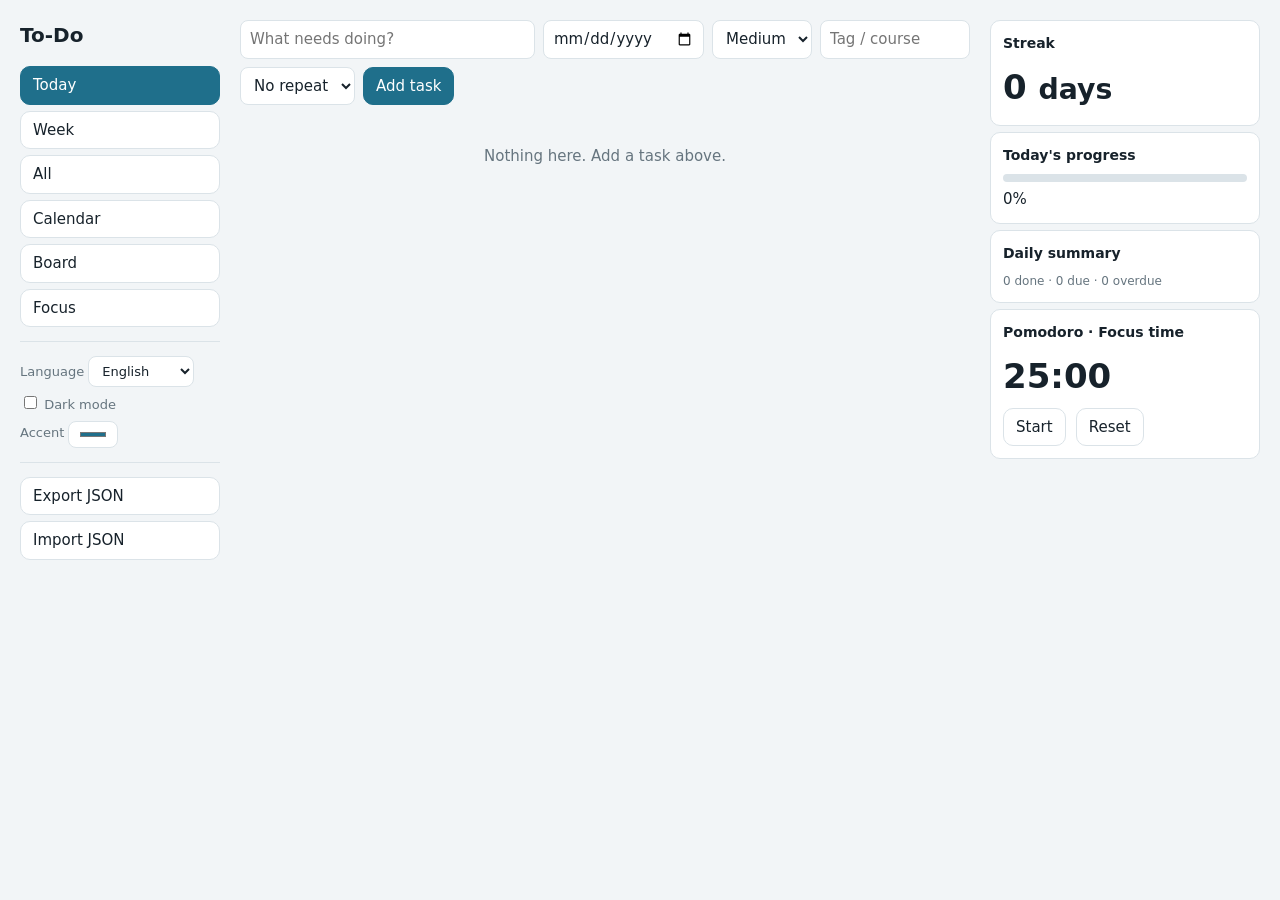
==== static/index.html @ 5980a066 "Initial Commit" ====
<!doctype html>
<html lang="en">
<head>
<meta charset="utf-8">
<meta name="viewport" content="width=device-width, initial-scale=1">
<title>To-Do</title>
<link rel="stylesheet" href="/static/style.css">
</head>
<body>
<div class="app">
  <nav id="nav"></nav>
  <main>
    <form id="add" autocomplete="off"></form>
    <div id="view"></div>
  </main>
  <aside id="side"></aside>
</div>
<div id="toast" role="status"></div>
<script src="/static/app.js"></script>
</body>
</html>
---- static/style.css ----
:root{--bg:#f2f5f7;--panel:#fff;--ink:#17222b;--mute:#66757f;--line:#dbe3e8;--accent:#1f6f8b;--hi:#d6452d;--med:#d9962b;--lo:#4f8f5b;--r:10px}
[data-theme=dark]{--bg:#12181d;--panel:#1b242b;--ink:#e6edf1;--mute:#8a9aa5;--line:#2c3841}
*{box-sizing:border-box}
body{margin:0;background:var(--bg);color:var(--ink);font:15px/1.5 "Segoe UI",system-ui,sans-serif}
.app{display:grid;grid-template-columns:200px minmax(0,1fr) 270px;gap:20px;max-width:1280px;margin:0 auto;padding:20px}
nav,aside{display:flex;flex-direction:column;gap:6px;align-self:start;position:sticky;top:20px}
nav button,.btn{font:inherit;border:1px solid var(--line);background:var(--panel);color:var(--ink);padding:7px 12px;border-radius:var(--r);cursor:pointer;text-align:left}
nav button.on,.btn.primary{background:var(--accent);border-color:var(--accent);color:#fff}
nav h1{font-size:20px;margin:0 0 10px}
nav hr{border:0;border-top:1px solid var(--line);width:100%;margin:8px 0}
nav label{font-size:13px;color:var(--mute)}
input,select,textarea{font:inherit;color:var(--ink);background:var(--panel);border:1px solid var(--line);border-radius:8px;padding:6px 9px;min-width:0}
:focus-visible{outline:2px solid var(--accent);outline-offset:1px}
#add{display:flex;flex-wrap:wrap;gap:8px;margin-bottom:16px}
#add input[name=title]{flex:1 1 220px}
.task{background:var(--panel);border:1px solid var(--line);border-left:4px solid var(--lo);border-radius:var(--r);padding:9px 12px;margin-bottom:8px}
.task.high{border-left-color:var(--hi)}.task.med{border-left-color:var(--med)}
.task.done .ttl{text-decoration:line-through;color:var(--mute)}
.task.drag{opacity:.4}
.row{display:flex;align-items:center;gap:10px}
.ttl{flex:1;cursor:pointer}
.meta{font-size:12px;color:var(--mute);display:flex;gap:10px;flex-wrap:wrap}
.over{color:var(--hi);font-weight:600}
.edit{display:grid;gap:8px;margin-top:10px;padding-top:10px;border-top:1px dashed var(--line)}
.edit .g{display:flex;gap:8px;flex-wrap:wrap}
.board{display:grid;grid-template-columns:repeat(3,1fr);gap:12px}
.col{background:color-mix(in srgb,var(--line) 40%,transparent);border-radius:var(--r);padding:10px;min-height:200px}
.col h3,.card h3{margin:0 0 8px;font-size:14px}
.col.over-col{outline:2px dashed var(--accent)}
.cal{display:grid;grid-template-columns:repeat(7,1fr);gap:4px}
.cal .d{background:var(--panel);border:1px solid var(--line);border-radius:8px;min-height:84px;padding:4px 6px;font-size:12px;cursor:pointer;overflow:hidden}
.cal .d.t{border-color:var(--accent)}.cal .d.x{opacity:.45}
.cal .d span{display:block;white-space:nowrap;overflow:hidden;text-overflow:ellipsis;color:var(--accent)}
.cal .h{font-size:12px;color:var(--mute);text-align:center}
.focus{text-align:center;padding:48px 16px}
.focus .big{font-size:30px;font-weight:600;margin:10px 0 24px}
.card{background:var(--panel);border:1px solid var(--line);border-radius:var(--r);padding:12px}
.bar{height:8px;background:var(--line);border-radius:8px;overflow:hidden;margin:6px 0}
.bar i{display:block;height:100%;background:var(--accent);transition:width .3s}
.pomo{font-size:34px;font-variant-numeric:tabular-nums;font-weight:600}
.empty{color:var(--mute);padding:24px;text-align:center}
#toast{position:fixed;bottom:20px;left:50%;transform:translateX(-50%);background:var(--ink);color:var(--bg);padding:8px 16px;border-radius:20px;opacity:0;transition:opacity .2s;pointer-events:none}
#toast.show{opacity:1}
@media(max-width:900px){.app{grid-template-columns:1fr}nav,aside{position:static}nav{flex-direction:row;flex-wrap:wrap}.board{grid-template-columns:1fr}}
@media(prefers-reduced-motion:reduce){*{transition:none!important}}
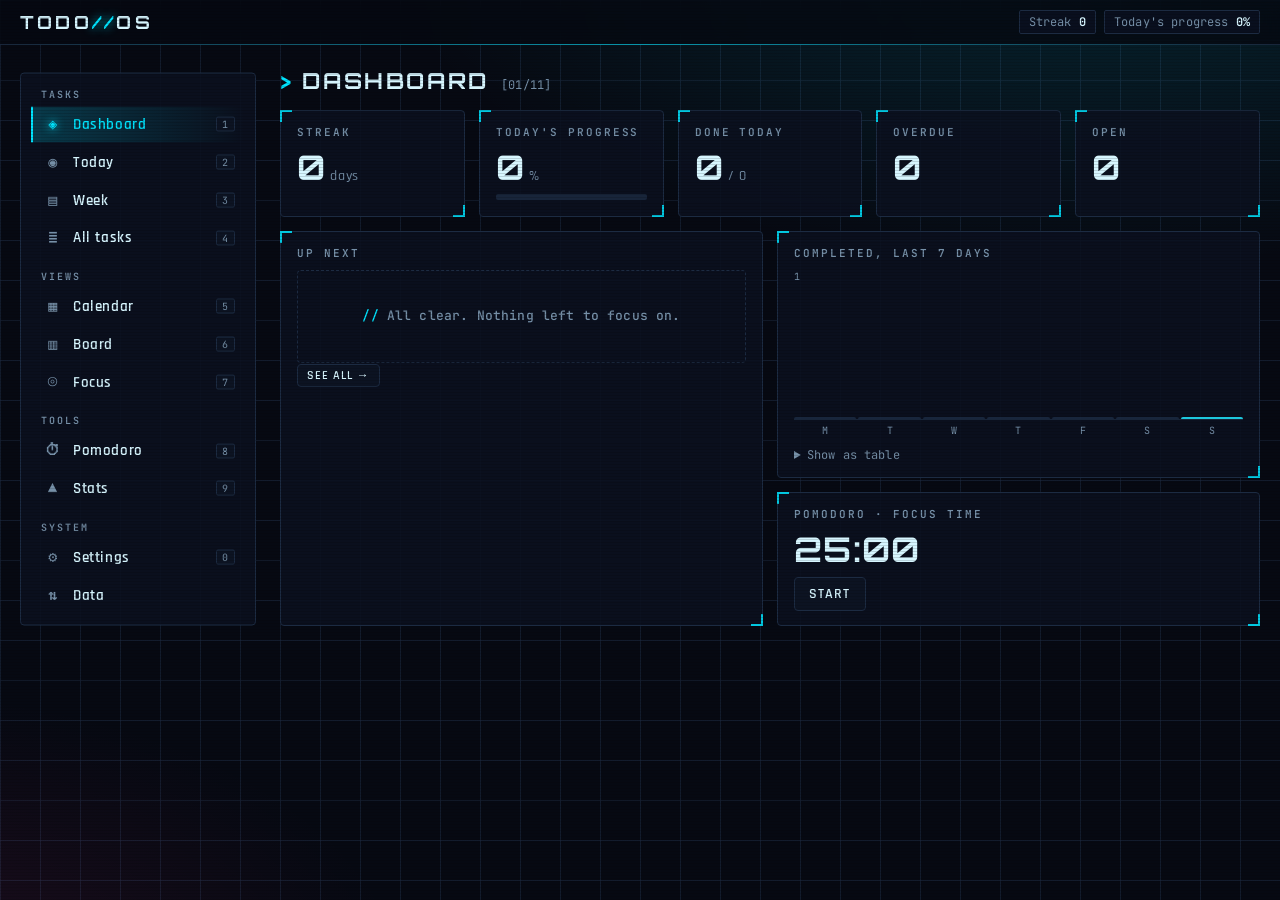
==== commit 87ff01f5: "Redesign UI: menu-driven sections with cyber/tech style Each feature now lives in its own section pi" ====
--- a/static/index.html
+++ b/static/index.html
@@ -3,18 +3,28 @@
 <head>
 <meta charset="utf-8">
 <meta name="viewport" content="width=device-width, initial-scale=1">
+<meta name="theme-color" content="#060912">
 <title>To-Do</title>
+<link rel="preconnect" href="https://fonts.googleapis.com">
+<link rel="preconnect" href="https://fonts.gstatic.com" crossorigin>
+<link rel="stylesheet" href="https://fonts.googleapis.com/css2?family=Orbitron:wght@500;700&family=Rajdhani:wght@500;600;700&family=JetBrains+Mono:wght@400;600&display=swap">
 <link rel="stylesheet" href="/static/style.css">
 </head>
 <body>
+<header class="top">
+  <button id="menuBtn" class="icon-btn" aria-label="Menu" aria-controls="nav" aria-expanded="false">☰</button>
+  <a class="logo" href="#dashboard">TODO<span>//</span>OS</a>
+  <div id="hud"></div>
+</header>
 <div class="app">
-  <nav id="nav"></nav>
+  <nav id="nav" aria-label="Main menu"></nav>
   <main>
+    <div class="head"><h2 id="title"></h2><span id="crumb"></span></div>
     <form id="add" autocomplete="off"></form>
     <div id="view"></div>
   </main>
-  <aside id="side"></aside>
 </div>
+<div id="scrim"></div>
 <div id="toast" role="status"></div>
 <script src="/static/app.js"></script>
 </body>
--- a/static/style.css
+++ b/static/style.css
@@ -1,45 +1,203 @@
-:root{--bg:#f2f5f7;--panel:#fff;--ink:#17222b;--mute:#66757f;--line:#dbe3e8;--accent:#1f6f8b;--hi:#d6452d;--med:#d9962b;--lo:#4f8f5b;--r:10px}
-[data-theme=dark]{--bg:#12181d;--panel:#1b242b;--ink:#e6edf1;--mute:#8a9aa5;--line:#2c3841}
+:root{
+  --bg:#060912;--panel:rgba(11,17,31,.88);--panel2:#0c1322;--ink:#d7f6ff;--mute:#7690a8;--line:#1c2b42;
+  --accent:#00e5ff;--accent-ink:var(--accent);--on-accent:#00121a;
+  --hi:#ff2e88;--med:#ffc23d;--lo:#2dffa0;--r:4px;
+  --glow:0 0 0 1px color-mix(in srgb,var(--accent) 45%,transparent),0 0 18px color-mix(in srgb,var(--accent) 25%,transparent);
+  --mono:"JetBrains Mono",ui-monospace,Consolas,monospace;--disp:"Orbitron","Rajdhani",system-ui,sans-serif;
+  color-scheme:dark;
+}
+[data-theme=light]{
+  --bg:#edf3f8;--panel:rgba(255,255,255,.92);--panel2:#f7fafc;--ink:#0a1828;--mute:#4b6076;--line:#c3d2df;
+  --accent-ink:color-mix(in srgb,var(--accent) 50%,#000);--hi:#cf0d5a;--med:#9a6a00;--lo:#0a8650;
+  --glow:0 0 0 1px color-mix(in srgb,var(--accent) 60%,transparent),0 4px 14px color-mix(in srgb,var(--accent) 20%,transparent);
+  color-scheme:light;
+}
 *{box-sizing:border-box}
-body{margin:0;background:var(--bg);color:var(--ink);font:15px/1.5 "Segoe UI",system-ui,sans-serif}
-.app{display:grid;grid-template-columns:200px minmax(0,1fr) 270px;gap:20px;max-width:1280px;margin:0 auto;padding:20px}
-nav,aside{display:flex;flex-direction:column;gap:6px;align-self:start;position:sticky;top:20px}
-nav button,.btn{font:inherit;border:1px solid var(--line);background:var(--panel);color:var(--ink);padding:7px 12px;border-radius:var(--r);cursor:pointer;text-align:left}
-nav button.on,.btn.primary{background:var(--accent);border-color:var(--accent);color:#fff}
-nav h1{font-size:20px;margin:0 0 10px}
-nav hr{border:0;border-top:1px solid var(--line);width:100%;margin:8px 0}
-nav label{font-size:13px;color:var(--mute)}
-input,select,textarea{font:inherit;color:var(--ink);background:var(--panel);border:1px solid var(--line);border-radius:8px;padding:6px 9px;min-width:0}
-:focus-visible{outline:2px solid var(--accent);outline-offset:1px}
-#add{display:flex;flex-wrap:wrap;gap:8px;margin-bottom:16px}
+html{background:var(--bg)}
+body{margin:0;min-height:100vh;color:var(--ink);font:500 16px/1.45 "Rajdhani","Segoe UI",system-ui,sans-serif;letter-spacing:.01em;
+  background:
+    radial-gradient(1200px 600px at 85% -10%,color-mix(in srgb,var(--accent) 14%,transparent),transparent 60%),
+    radial-gradient(900px 500px at -10% 110%,color-mix(in srgb,var(--hi) 10%,transparent),transparent 60%),
+    linear-gradient(color-mix(in srgb,var(--line) 55%,transparent) 1px,transparent 1px) 0 0/40px 40px,
+    linear-gradient(90deg,color-mix(in srgb,var(--line) 55%,transparent) 1px,transparent 1px) 0 0/40px 40px,
+    var(--bg);
+  background-attachment:fixed}
+body.fx::after{content:"";position:fixed;inset:0;pointer-events:none;z-index:50;
+  background:repeating-linear-gradient(0deg,rgba(0,0,0,.14) 0 1px,transparent 1px 3px);mix-blend-mode:multiply}
+[data-theme=light] body.fx::after{opacity:.35}
+a{color:var(--accent-ink)}
+:focus-visible{outline:2px solid var(--accent);outline-offset:2px}
+
+/* ---- top bar ---- */
+.top{position:sticky;top:0;z-index:30;display:flex;align-items:center;gap:14px;padding:10px 20px;
+  background:color-mix(in srgb,var(--bg) 82%,transparent);backdrop-filter:blur(8px);border-bottom:1px solid var(--line)}
+.top::after{content:"";position:absolute;left:0;right:0;bottom:-1px;height:1px;background:linear-gradient(90deg,transparent,var(--accent),transparent);opacity:.7}
+.logo{font:700 18px var(--disp);letter-spacing:.18em;color:var(--ink);text-decoration:none}
+.logo span{color:var(--accent-ink);text-shadow:0 0 10px var(--accent)}
+#hud{margin-left:auto;display:flex;gap:8px;font:12px var(--mono);flex-wrap:wrap;justify-content:flex-end}
+.chip{border:1px solid var(--line);padding:3px 9px;border-radius:2px;color:var(--mute);background:var(--panel);white-space:nowrap}
+.chip b{color:var(--ink);font-weight:600}
+.chip.live{border-color:var(--accent);color:var(--accent-ink);box-shadow:var(--glow);cursor:pointer}
+.icon-btn{display:none;font:20px/1 var(--mono);background:none;border:1px solid var(--line);color:var(--ink);width:38px;height:38px;cursor:pointer;border-radius:var(--r)}
+
+/* ---- layout ---- */
+.app{display:grid;grid-template-columns:236px minmax(0,1fr);gap:24px;max-width:1280px;margin:0 auto;padding:20px}
+main{min-width:0}
+.head{display:flex;align-items:baseline;gap:12px;margin:2px 0 16px;flex-wrap:wrap}
+.head h2{margin:0;font:700 22px var(--disp);letter-spacing:.12em;text-transform:uppercase}
+.head h2::before{content:"> ";color:var(--accent-ink)}
+#crumb{font:12px var(--mono);color:var(--mute)}
+
+/* ---- menu ---- */
+nav{position:sticky;top:78px;align-self:start;display:flex;flex-direction:column;gap:2px;
+  background:var(--panel);border:1px solid var(--line);padding:12px 10px;border-radius:var(--r)}
+nav .grp{font:600 10px var(--mono);letter-spacing:.2em;text-transform:uppercase;color:var(--mute);padding:12px 10px 4px}
+nav .grp:first-child{padding-top:2px}
+nav button{all:unset;box-sizing:border-box;display:flex;align-items:center;gap:10px;padding:7px 10px;cursor:pointer;
+  border-left:2px solid transparent;color:var(--ink);font-weight:600;font-size:15px;letter-spacing:.04em;border-radius:0 var(--r) var(--r) 0}
+nav button .ic{width:20px;text-align:center;font-family:var(--mono);color:var(--mute)}
+nav button kbd{margin-left:auto;font:10px var(--mono);color:var(--mute);border:1px solid var(--line);padding:0 5px;border-radius:2px}
+nav button .n{font:11px var(--mono);color:var(--accent-ink)}
+nav button:hover{background:color-mix(in srgb,var(--accent) 8%,transparent)}
+nav button.on{border-left-color:var(--accent);background:linear-gradient(90deg,color-mix(in srgb,var(--accent) 20%,transparent),transparent);color:var(--accent-ink)}
+nav button.on .ic{color:var(--accent-ink);text-shadow:0 0 8px var(--accent)}
+nav button:focus-visible{outline:2px solid var(--accent);outline-offset:-2px}
+#scrim{display:none}
+
+/* ---- controls ---- */
+input,select,textarea{font:inherit;color:var(--ink);background:var(--panel2);border:1px solid var(--line);border-radius:var(--r);padding:7px 10px;min-width:0}
+input:focus,select:focus,textarea:focus{border-color:var(--accent);box-shadow:var(--glow);outline:none}
+input[type=date]{font-family:var(--mono);font-size:13px}
+input[type=color]{padding:2px;width:44px;height:34px;cursor:pointer}
+.btn{font:600 14px "Rajdhani",sans-serif;letter-spacing:.08em;text-transform:uppercase;border:1px solid var(--line);background:var(--panel2);
+  color:var(--ink);padding:7px 14px;border-radius:var(--r);cursor:pointer;transition:border-color .15s,box-shadow .15s}
+.btn:hover{border-color:var(--accent);box-shadow:var(--glow)}
+.btn.primary{background:var(--accent);border-color:var(--accent);color:var(--on-accent);
+  clip-path:polygon(8px 0,100% 0,100% calc(100% - 8px),calc(100% - 8px) 100%,0 100%,0 8px)}
+.btn.danger{color:var(--hi);border-color:color-mix(in srgb,var(--hi) 50%,var(--line))}
+.btn.sm{padding:3px 9px;font-size:12px}
+.row{display:flex;align-items:center;gap:10px}
+.wrap{flex-wrap:wrap}
+#add{display:flex;flex-wrap:wrap;gap:8px;margin-bottom:18px;padding:10px;background:var(--panel);border:1px solid var(--line);border-radius:var(--r)}
 #add input[name=title]{flex:1 1 220px}
-.task{background:var(--panel);border:1px solid var(--line);border-left:4px solid var(--lo);border-radius:var(--r);padding:9px 12px;margin-bottom:8px}
+#add[hidden]{display:none}
+.filters{display:flex;flex-wrap:wrap;gap:8px;margin-bottom:14px}
+.filters input[type=search]{flex:1 1 220px}
+
+/* ---- cards / panels ---- */
+.card{position:relative;background:var(--panel);border:1px solid var(--line);border-radius:var(--r);padding:14px 16px}
+.card::before,.card::after{content:"";position:absolute;width:10px;height:10px;border:2px solid var(--accent);pointer-events:none;opacity:.85}
+.card::before{top:-1px;left:-1px;border-right:0;border-bottom:0}
+.card::after{bottom:-1px;right:-1px;border-left:0;border-top:0}
+.card h3{margin:0 0 10px;font:600 11px var(--mono);letter-spacing:.18em;text-transform:uppercase;color:var(--mute)}
+.grid{display:grid;gap:14px}
+.tiles{grid-template-columns:repeat(auto-fit,minmax(160px,1fr))}
+.two{grid-template-columns:repeat(auto-fit,minmax(300px,1fr))}
+.stack>*+*{margin-top:14px}
+.big-num{font:700 34px/1.1 var(--disp);letter-spacing:.04em}
+.big-num small{font:500 14px "Rajdhani",sans-serif;color:var(--mute);margin-left:4px;letter-spacing:.05em}
+.big-num.crit{color:var(--hi)}
+.bar{height:6px;background:color-mix(in srgb,var(--line) 80%,transparent);overflow:hidden;margin:8px 0 2px;border-radius:2px}
+.bar i{display:block;height:100%;background:var(--accent);box-shadow:0 0 10px var(--accent);transition:width .4s}
+
+/* ---- tasks ---- */
+.task{position:relative;background:var(--panel);border:1px solid var(--line);border-left:3px solid var(--lo);border-radius:var(--r);padding:9px 12px;margin-bottom:8px;transition:border-color .15s,box-shadow .15s}
+.task:hover{border-color:color-mix(in srgb,var(--accent) 50%,var(--line))}
 .task.high{border-left-color:var(--hi)}.task.med{border-left-color:var(--med)}
 .task.done .ttl{text-decoration:line-through;color:var(--mute)}
 .task.drag{opacity:.4}
-.row{display:flex;align-items:center;gap:10px}
-.ttl{flex:1;cursor:pointer}
-.meta{font-size:12px;color:var(--mute);display:flex;gap:10px;flex-wrap:wrap}
+.task.opened{box-shadow:var(--glow)}
+.task input[type=checkbox]{appearance:none;width:18px;height:18px;border:1px solid var(--accent);border-radius:2px;background:transparent;cursor:pointer;flex:none;display:grid;place-items:center;padding:0}
+.task input[type=checkbox]:checked{background:var(--accent);box-shadow:0 0 8px var(--accent)}
+.task input[type=checkbox]:checked::after{content:"✓";color:var(--on-accent);font:700 12px var(--mono)}
+.ttl{flex:1;cursor:pointer;font-weight:600;font-size:16px}
+.meta{font:12px var(--mono);color:var(--mute);display:flex;gap:12px;flex-wrap:wrap;margin-top:2px}
+.meta .p-high{color:var(--hi)}.meta .p-med{color:var(--med)}.meta .p-low{color:var(--lo)}
 .over{color:var(--hi);font-weight:600}
 .edit{display:grid;gap:8px;margin-top:10px;padding-top:10px;border-top:1px dashed var(--line)}
 .edit .g{display:flex;gap:8px;flex-wrap:wrap}
+.subs label{display:flex;align-items:center;gap:8px;padding:2px 0}
+.empty{color:var(--mute);padding:36px 16px;text-align:center;font-family:var(--mono);font-size:13px;border:1px dashed var(--line);border-radius:var(--r)}
+.empty::before{content:"// ";color:var(--accent-ink)}
+
+/* ---- board ---- */
 .board{display:grid;grid-template-columns:repeat(3,1fr);gap:12px}
-.col{background:color-mix(in srgb,var(--line) 40%,transparent);border-radius:var(--r);padding:10px;min-height:200px}
-.col h3,.card h3{margin:0 0 8px;font-size:14px}
-.col.over-col{outline:2px dashed var(--accent)}
-.cal{display:grid;grid-template-columns:repeat(7,1fr);gap:4px}
-.cal .d{background:var(--panel);border:1px solid var(--line);border-radius:8px;min-height:84px;padding:4px 6px;font-size:12px;cursor:pointer;overflow:hidden}
-.cal .d.t{border-color:var(--accent)}.cal .d.x{opacity:.45}
-.cal .d span{display:block;white-space:nowrap;overflow:hidden;text-overflow:ellipsis;color:var(--accent)}
-.cal .h{font-size:12px;color:var(--mute);text-align:center}
-.focus{text-align:center;padding:48px 16px}
-.focus .big{font-size:30px;font-weight:600;margin:10px 0 24px}
-.card{background:var(--panel);border:1px solid var(--line);border-radius:var(--r);padding:12px}
-.bar{height:8px;background:var(--line);border-radius:8px;overflow:hidden;margin:6px 0}
-.bar i{display:block;height:100%;background:var(--accent);transition:width .3s}
-.pomo{font-size:34px;font-variant-numeric:tabular-nums;font-weight:600}
-.empty{color:var(--mute);padding:24px;text-align:center}
-#toast{position:fixed;bottom:20px;left:50%;transform:translateX(-50%);background:var(--ink);color:var(--bg);padding:8px 16px;border-radius:20px;opacity:0;transition:opacity .2s;pointer-events:none}
+.col{background:color-mix(in srgb,var(--panel) 60%,transparent);border:1px solid var(--line);border-radius:var(--r);padding:10px;min-height:220px}
+.col h3{margin:0 0 10px;font:600 11px var(--mono);letter-spacing:.18em;text-transform:uppercase;color:var(--mute);display:flex;justify-content:space-between}
+.col.over-col{border-color:var(--accent);box-shadow:var(--glow)}
+
+/* ---- calendar ---- */
+.cal{display:grid;grid-template-columns:repeat(7,minmax(0,1fr));gap:4px;margin-top:12px}
+.cal .d{background:var(--panel);border:1px solid var(--line);border-radius:var(--r);min-height:88px;padding:4px 6px;font-size:13px;cursor:pointer;overflow:hidden}
+.cal .d:hover{border-color:var(--accent)}
+.cal .d b{font:600 12px var(--mono)}
+.cal .d.t{border-color:var(--accent);box-shadow:var(--glow)}.cal .d.t b{color:var(--accent-ink)}
+.cal .d.x{opacity:.4}
+.cal .d span{display:block;white-space:nowrap;overflow:hidden;text-overflow:ellipsis;color:var(--accent-ink)}
+.cal .d span.ok{color:var(--mute);text-decoration:line-through}
+.cal .h{font:11px var(--mono);color:var(--mute);text-align:center;text-transform:uppercase}
+.cal-head strong{flex:1;text-align:center;font:600 15px var(--disp);letter-spacing:.12em;text-transform:uppercase}
+
+/* ---- focus & pomodoro ---- */
+.focus{text-align:center;padding:56px 16px}
+.focus .big{font:700 30px/1.25 var(--disp);letter-spacing:.04em;margin:14px 0 28px}
+.focus .ring{display:inline-block;padding:4px 12px;border:1px solid var(--line);font:12px var(--mono);color:var(--mute)}
+.pomo-face{text-align:center;padding:30px 10px}
+.pomo-time{font:700 clamp(56px,14vw,108px)/1 var(--disp);letter-spacing:.06em;font-variant-numeric:tabular-nums;color:var(--accent-ink);text-shadow:0 0 24px color-mix(in srgb,var(--accent) 60%,transparent)}
+.pomo-mode{font:600 12px var(--mono);letter-spacing:.3em;text-transform:uppercase;color:var(--mute);margin-bottom:12px}
+.pomo-face .bar{max-width:420px;margin:18px auto}
+.pomo-face .row{justify-content:center;margin-top:14px}
+
+/* ---- charts ---- */
+.chart{display:flex;align-items:flex-end;gap:2px;height:150px;padding-top:18px;border-bottom:1px solid var(--line);position:relative}
+.chart .c{flex:1;height:100%;display:flex;align-items:flex-end;position:relative;cursor:default}
+.chart .c i{display:block;width:100%;min-height:2px;background:var(--accent);border-radius:4px 4px 0 0;opacity:.85;transition:opacity .15s}
+.chart .c.zero i{background:var(--line)}
+.chart .c:hover i,.chart .c:focus i{opacity:1;box-shadow:0 0 10px var(--accent)}
+.chart .c .tip{position:absolute;bottom:calc(100% + 4px);left:50%;transform:translateX(-50%);background:var(--panel2);border:1px solid var(--accent);padding:3px 8px;font:11px var(--mono);white-space:nowrap;display:none;z-index:2;color:var(--ink)}
+.chart .c:hover .tip,.chart .c:focus .tip{display:block}
+.chart .c.today i{background:color-mix(in srgb,var(--accent) 100%,#fff 15%)}
+.chart .max{position:absolute;top:0;left:0;font:10px var(--mono);color:var(--mute)}
+.axis{display:flex;gap:2px;margin-top:4px}
+.axis span{flex:1;text-align:center;font:10px var(--mono);color:var(--mute)}
+.hbars{display:grid;grid-template-columns:auto 1fr auto;gap:8px 10px;align-items:center;font-size:15px}
+.hbars .track{height:8px;background:color-mix(in srgb,var(--line) 60%,transparent);border-radius:2px;overflow:hidden}
+.hbars .track i{display:block;height:100%;background:var(--accent);border-radius:0 4px 4px 0}
+.hbars .track i.p-high{background:var(--hi)}.hbars .track i.p-med{background:var(--med)}.hbars .track i.p-low{background:var(--lo)}
+.hbars .v{font:12px var(--mono);color:var(--mute);text-align:right}
+details summary{cursor:pointer;font:12px var(--mono);color:var(--mute);margin-top:10px}
+table{width:100%;border-collapse:collapse;font:12px var(--mono);margin-top:6px}
+td,th{border-bottom:1px solid var(--line);padding:3px 6px;text-align:left}
+
+/* ---- settings ---- */
+.set{display:grid;grid-template-columns:minmax(140px,200px) 1fr;gap:14px 18px;align-items:center}
+.set>label{color:var(--mute);font-weight:600;letter-spacing:.05em}
+.seg{display:inline-flex;justify-self:start;border:1px solid var(--line);border-radius:var(--r);overflow:hidden}
+.seg button{all:unset;padding:6px 14px;cursor:pointer;font-weight:600;letter-spacing:.06em;text-transform:uppercase;font-size:13px}
+.seg button.on{background:var(--accent);color:var(--on-accent)}
+.seg button:focus-visible{outline:2px solid var(--accent);outline-offset:-2px}
+.sw{width:28px;height:28px;border-radius:50%;border:2px solid var(--line);cursor:pointer;padding:0}
+.sw.on{border-color:var(--ink);box-shadow:0 0 0 2px var(--bg),0 0 12px currentColor}
+.keys{display:grid;grid-template-columns:auto 1fr;gap:6px 14px;font-size:15px}
+kbd{font:12px var(--mono);border:1px solid var(--line);border-bottom-width:2px;padding:1px 6px;border-radius:3px;background:var(--panel2)}
+
+#toast{position:fixed;bottom:22px;left:50%;transform:translateX(-50%);background:var(--panel2);color:var(--ink);border:1px solid var(--accent);box-shadow:var(--glow);
+  padding:8px 18px;font:13px var(--mono);opacity:0;transition:opacity .2s;pointer-events:none;z-index:60}
 #toast.show{opacity:1}
-@media(max-width:900px){.app{grid-template-columns:1fr}nav,aside{position:static}nav{flex-direction:row;flex-wrap:wrap}.board{grid-template-columns:1fr}}
+
+@media(max-width:900px){
+  .icon-btn{display:block}
+  .top{padding:10px 16px}
+  .app{grid-template-columns:1fr;padding:16px}
+  nav{position:fixed;top:0;bottom:0;left:0;width:260px;z-index:40;border-radius:0;overflow-y:auto;transform:translateX(-105%);transition:transform .22s;background:var(--panel2)}
+  nav.open{transform:none;box-shadow:0 0 40px rgba(0,0,0,.5)}
+  nav button kbd{display:none}
+  #scrim.on{display:block;position:fixed;inset:0;background:rgba(0,0,0,.45);z-index:35}
+  .board{grid-template-columns:1fr}
+  .cal .d{min-height:56px;font-size:11px}
+  .cal .d span{display:none}.cal .d.has::after{content:"•";color:var(--accent-ink)}
+  .set{grid-template-columns:1fr;gap:6px}
+  .set>label{margin-top:8px}
+  #hud .chip.opt{display:none}
+}
 @media(prefers-reduced-motion:reduce){*{transition:none!important}}
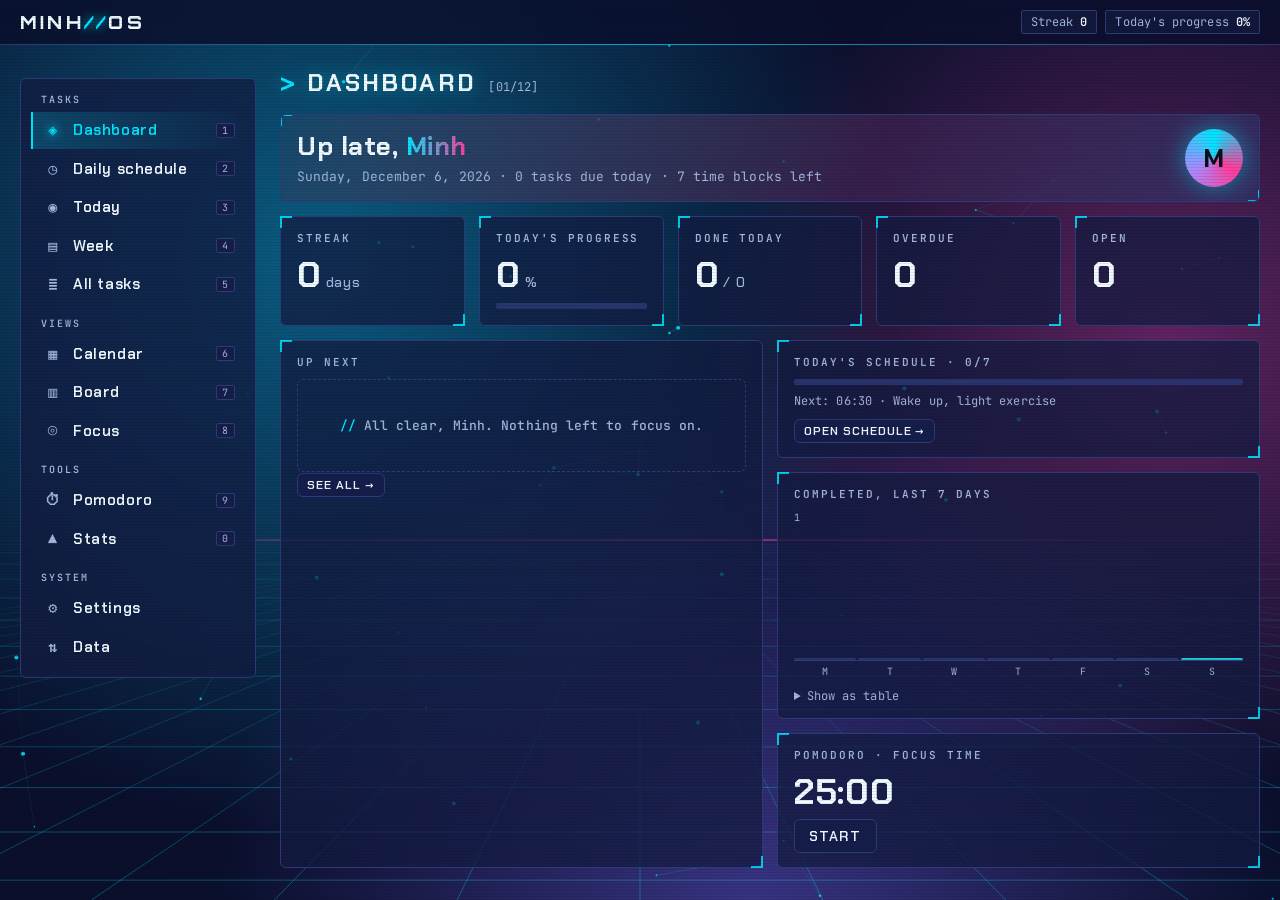
==== commit 7aa81207: "Brighter cyber theme, animated background, daily schedule, interaction effects - Brighter neon palet" ====
--- a/static/index.html
+++ b/static/index.html
@@ -3,17 +3,18 @@
 <head>
 <meta charset="utf-8">
 <meta name="viewport" content="width=device-width, initial-scale=1">
-<meta name="theme-color" content="#060912">
-<title>To-Do</title>
+<meta name="theme-color" content="#0a0f2c">
+<title>MINH//OS</title>
 <link rel="preconnect" href="https://fonts.googleapis.com">
 <link rel="preconnect" href="https://fonts.gstatic.com" crossorigin>
-<link rel="stylesheet" href="https://fonts.googleapis.com/css2?family=Orbitron:wght@500;700&family=Rajdhani:wght@500;600;700&family=JetBrains+Mono:wght@400;600&display=swap">
+<link rel="stylesheet" href="https://fonts.googleapis.com/css2?family=Orbitron:wght@600;800&family=Chakra+Petch:wght@500;600;700&family=JetBrains+Mono:wght@400;600&display=swap">
 <link rel="stylesheet" href="/static/style.css">
 </head>
 <body>
+<canvas id="bg" aria-hidden="true"></canvas>
 <header class="top">
   <button id="menuBtn" class="icon-btn" aria-label="Menu" aria-controls="nav" aria-expanded="false">☰</button>
-  <a class="logo" href="#dashboard">TODO<span>//</span>OS</a>
+  <a class="logo" href="#dashboard">MINH<span>//</span>OS</a>
   <div id="hud"></div>
 </header>
 <div class="app">
@@ -26,6 +27,7 @@
 </div>
 <div id="scrim"></div>
 <div id="toast" role="status"></div>
+<div id="fx" aria-hidden="true"></div>
 <script src="/static/app.js"></script>
 </body>
 </html>
--- a/static/style.css
+++ b/static/style.css
@@ -1,30 +1,25 @@
 :root{
-  --bg:#060912;--panel:rgba(11,17,31,.88);--panel2:#0c1322;--ink:#d7f6ff;--mute:#7690a8;--line:#1c2b42;
+  --bg:#0a0f2c;--panel:rgba(20,27,66,.74);--panel2:#151d4a;--ink:#f1fbff;--mute:#a3b6dc;--line:#2d3b78;
   --accent:#00e5ff;--accent-ink:var(--accent);--on-accent:#00121a;
-  --hi:#ff2e88;--med:#ffc23d;--lo:#2dffa0;--r:4px;
-  --glow:0 0 0 1px color-mix(in srgb,var(--accent) 45%,transparent),0 0 18px color-mix(in srgb,var(--accent) 25%,transparent);
-  --mono:"JetBrains Mono",ui-monospace,Consolas,monospace;--disp:"Orbitron","Rajdhani",system-ui,sans-serif;
+  --hi:#ff3d9a;--med:#ffd24a;--lo:#3dffb0;--vio:#a98bff;--r:6px;
+  --glow:0 0 0 1px color-mix(in srgb,var(--accent) 55%,transparent),0 0 24px color-mix(in srgb,var(--accent) 35%,transparent);
+  --mono:"JetBrains Mono",ui-monospace,Consolas,monospace;--disp:"Orbitron","Chakra Petch",system-ui,sans-serif;
+  --sans:"Chakra Petch","Segoe UI",system-ui,sans-serif;--ease:cubic-bezier(.2,.8,.2,1);
   color-scheme:dark;
 }
 [data-theme=light]{
-  --bg:#edf3f8;--panel:rgba(255,255,255,.92);--panel2:#f7fafc;--ink:#0a1828;--mute:#4b6076;--line:#c3d2df;
-  --accent-ink:color-mix(in srgb,var(--accent) 50%,#000);--hi:#cf0d5a;--med:#9a6a00;--lo:#0a8650;
-  --glow:0 0 0 1px color-mix(in srgb,var(--accent) 60%,transparent),0 4px 14px color-mix(in srgb,var(--accent) 20%,transparent);
+  --bg:#eef3ff;--panel:rgba(255,255,255,.8);--panel2:#f8faff;--ink:#0b1633;--mute:#4a5d82;--line:#c6d2ee;
+  --accent-ink:color-mix(in srgb,var(--accent) 50%,#000);--hi:#d0216f;--med:#9a6a00;--lo:#0a8650;--vio:#6a46e8;
+  --glow:0 0 0 1px color-mix(in srgb,var(--accent) 60%,transparent),0 6px 20px color-mix(in srgb,var(--accent) 25%,transparent);
   color-scheme:light;
 }
 *{box-sizing:border-box}
 html{background:var(--bg)}
-body{margin:0;min-height:100vh;color:var(--ink);font:500 16px/1.45 "Rajdhani","Segoe UI",system-ui,sans-serif;letter-spacing:.01em;
-  background:
-    radial-gradient(1200px 600px at 85% -10%,color-mix(in srgb,var(--accent) 14%,transparent),transparent 60%),
-    radial-gradient(900px 500px at -10% 110%,color-mix(in srgb,var(--hi) 10%,transparent),transparent 60%),
-    linear-gradient(color-mix(in srgb,var(--line) 55%,transparent) 1px,transparent 1px) 0 0/40px 40px,
-    linear-gradient(90deg,color-mix(in srgb,var(--line) 55%,transparent) 1px,transparent 1px) 0 0/40px 40px,
-    var(--bg);
-  background-attachment:fixed}
+body{margin:0;min-height:100vh;color:var(--ink);font:500 16px/1.5 var(--sans);letter-spacing:.005em;background:transparent}
+#bg{position:fixed;inset:0;width:100vw;height:100vh;z-index:-1;display:block;pointer-events:none}
 body.fx::after{content:"";position:fixed;inset:0;pointer-events:none;z-index:50;
-  background:repeating-linear-gradient(0deg,rgba(0,0,0,.14) 0 1px,transparent 1px 3px);mix-blend-mode:multiply}
-[data-theme=light] body.fx::after{opacity:.35}
+  background:repeating-linear-gradient(0deg,rgba(0,0,0,.09) 0 1px,transparent 1px 3px);mix-blend-mode:multiply}
+[data-theme=light] body.fx::after{opacity:.3}
 a{color:var(--accent-ink)}
 :focus-visible{outline:2px solid var(--accent);outline-offset:2px}
 
@@ -32,8 +27,9 @@
 .top{position:sticky;top:0;z-index:30;display:flex;align-items:center;gap:14px;padding:10px 20px;
   background:color-mix(in srgb,var(--bg) 82%,transparent);backdrop-filter:blur(8px);border-bottom:1px solid var(--line)}
 .top::after{content:"";position:absolute;left:0;right:0;bottom:-1px;height:1px;background:linear-gradient(90deg,transparent,var(--accent),transparent);opacity:.7}
-.logo{font:700 18px var(--disp);letter-spacing:.18em;color:var(--ink);text-decoration:none}
-.logo span{color:var(--accent-ink);text-shadow:0 0 10px var(--accent)}
+.logo{font:800 18px var(--disp);letter-spacing:.18em;color:var(--ink);text-decoration:none;transition:text-shadow .3s}
+.logo:hover{text-shadow:0 0 14px var(--accent)}
+.logo span{color:var(--accent-ink);text-shadow:0 0 10px var(--accent);display:inline-block;animation:flick 4s infinite}
 #hud{margin-left:auto;display:flex;gap:8px;font:12px var(--mono);flex-wrap:wrap;justify-content:flex-end}
 .chip{border:1px solid var(--line);padding:3px 9px;border-radius:2px;color:var(--mute);background:var(--panel);white-space:nowrap}
 .chip b{color:var(--ink);font-weight:600}
@@ -44,21 +40,23 @@
 .app{display:grid;grid-template-columns:236px minmax(0,1fr);gap:24px;max-width:1280px;margin:0 auto;padding:20px}
 main{min-width:0}
 .head{display:flex;align-items:baseline;gap:12px;margin:2px 0 16px;flex-wrap:wrap}
-.head h2{margin:0;font:700 22px var(--disp);letter-spacing:.12em;text-transform:uppercase}
+.head h2{margin:0;font:700 24px var(--sans);letter-spacing:.1em;text-transform:uppercase;text-shadow:0 0 18px color-mix(in srgb,var(--accent) 45%,transparent)}
 .head h2::before{content:"> ";color:var(--accent-ink)}
 #crumb{font:12px var(--mono);color:var(--mute)}
 
 /* ---- menu ---- */
-nav{position:sticky;top:78px;align-self:start;display:flex;flex-direction:column;gap:2px;
+nav{position:sticky;top:78px;align-self:start;display:flex;flex-direction:column;gap:2px;backdrop-filter:blur(10px);
   background:var(--panel);border:1px solid var(--line);padding:12px 10px;border-radius:var(--r)}
 nav .grp{font:600 10px var(--mono);letter-spacing:.2em;text-transform:uppercase;color:var(--mute);padding:12px 10px 4px}
 nav .grp:first-child{padding-top:2px}
-nav button{all:unset;box-sizing:border-box;display:flex;align-items:center;gap:10px;padding:7px 10px;cursor:pointer;
+nav button{all:unset;box-sizing:border-box;position:relative;display:flex;align-items:center;gap:10px;padding:7px 10px;cursor:pointer;transition:background .2s,padding .2s var(--ease),color .2s;
   border-left:2px solid transparent;color:var(--ink);font-weight:600;font-size:15px;letter-spacing:.04em;border-radius:0 var(--r) var(--r) 0}
 nav button .ic{width:20px;text-align:center;font-family:var(--mono);color:var(--mute)}
 nav button kbd{margin-left:auto;font:10px var(--mono);color:var(--mute);border:1px solid var(--line);padding:0 5px;border-radius:2px}
 nav button .n{font:11px var(--mono);color:var(--accent-ink)}
-nav button:hover{background:color-mix(in srgb,var(--accent) 8%,transparent)}
+nav button:hover{background:color-mix(in srgb,var(--accent) 12%,transparent);padding-left:15px}
+nav button:hover .ic{color:var(--accent-ink)}
+nav button.just{animation:navIn .45s var(--ease)}
 nav button.on{border-left-color:var(--accent);background:linear-gradient(90deg,color-mix(in srgb,var(--accent) 20%,transparent),transparent);color:var(--accent-ink)}
 nav button.on .ic{color:var(--accent-ink);text-shadow:0 0 8px var(--accent)}
 nav button:focus-visible{outline:2px solid var(--accent);outline-offset:-2px}
@@ -69,23 +67,27 @@
 input:focus,select:focus,textarea:focus{border-color:var(--accent);box-shadow:var(--glow);outline:none}
 input[type=date]{font-family:var(--mono);font-size:13px}
 input[type=color]{padding:2px;width:44px;height:34px;cursor:pointer}
-.btn{font:600 14px "Rajdhani",sans-serif;letter-spacing:.08em;text-transform:uppercase;border:1px solid var(--line);background:var(--panel2);
-  color:var(--ink);padding:7px 14px;border-radius:var(--r);cursor:pointer;transition:border-color .15s,box-shadow .15s}
-.btn:hover{border-color:var(--accent);box-shadow:var(--glow)}
-.btn.primary{background:var(--accent);border-color:var(--accent);color:var(--on-accent);
+.btn{font:600 14px var(--sans);letter-spacing:.08em;text-transform:uppercase;border:1px solid var(--line);background:var(--panel2);
+  color:var(--ink);padding:7px 14px;border-radius:var(--r);cursor:pointer;transition:border-color .15s,box-shadow .2s,transform .15s var(--ease)}
+.btn:hover{border-color:var(--accent);box-shadow:var(--glow);transform:translateY(-1px)}
+.btn:active{transform:translateY(1px) scale(.97)}
+.btn.primary{background:linear-gradient(110deg,var(--accent) 40%,color-mix(in srgb,var(--accent) 45%,#fff) 50%,var(--accent) 60%) 100% 0/250% 100%;border-color:var(--accent);color:var(--on-accent);
   clip-path:polygon(8px 0,100% 0,100% calc(100% - 8px),calc(100% - 8px) 100%,0 100%,0 8px)}
 .btn.danger{color:var(--hi);border-color:color-mix(in srgb,var(--hi) 50%,var(--line))}
 .btn.sm{padding:3px 9px;font-size:12px}
 .row{display:flex;align-items:center;gap:10px}
 .wrap{flex-wrap:wrap}
-#add{display:flex;flex-wrap:wrap;gap:8px;margin-bottom:18px;padding:10px;background:var(--panel);border:1px solid var(--line);border-radius:var(--r)}
+.btn.primary:hover{animation:shimmer .9s linear}
+#add{display:flex;flex-wrap:wrap;gap:8px;margin-bottom:18px;padding:10px;background:var(--panel);backdrop-filter:blur(8px);border:1px solid var(--line);border-radius:var(--r)}
 #add input[name=title]{flex:1 1 220px}
 #add[hidden]{display:none}
 .filters{display:flex;flex-wrap:wrap;gap:8px;margin-bottom:14px}
 .filters input[type=search]{flex:1 1 220px}
 
 /* ---- cards / panels ---- */
-.card{position:relative;background:var(--panel);border:1px solid var(--line);border-radius:var(--r);padding:14px 16px}
+.card{position:relative;background:radial-gradient(260px circle at var(--mx,-999px) var(--my,-999px),color-mix(in srgb,var(--accent) 14%,transparent),transparent 70%),var(--panel);
+  border:1px solid var(--line);border-radius:var(--r);padding:14px 16px;transition:transform .25s var(--ease),box-shadow .25s,border-color .25s}
+.tiles .card:hover,.card.hero:hover{transform:translateY(-3px);box-shadow:var(--glow);border-color:color-mix(in srgb,var(--accent) 60%,var(--line))}
 .card::before,.card::after{content:"";position:absolute;width:10px;height:10px;border:2px solid var(--accent);pointer-events:none;opacity:.85}
 .card::before{top:-1px;left:-1px;border-right:0;border-bottom:0}
 .card::after{bottom:-1px;right:-1px;border-left:0;border-top:0}
@@ -94,22 +96,28 @@
 .tiles{grid-template-columns:repeat(auto-fit,minmax(160px,1fr))}
 .two{grid-template-columns:repeat(auto-fit,minmax(300px,1fr))}
 .stack>*+*{margin-top:14px}
-.big-num{font:700 34px/1.1 var(--disp);letter-spacing:.04em}
-.big-num small{font:500 14px "Rajdhani",sans-serif;color:var(--mute);margin-left:4px;letter-spacing:.05em}
+.big-num{font:700 36px/1.1 var(--sans);letter-spacing:.02em;font-variant-numeric:tabular-nums}
+.big-num small{font:500 14px var(--sans);color:var(--mute);margin-left:4px;letter-spacing:.05em}
 .big-num.crit{color:var(--hi)}
 .bar{height:6px;background:color-mix(in srgb,var(--line) 80%,transparent);overflow:hidden;margin:8px 0 2px;border-radius:2px}
-.bar i{display:block;height:100%;background:var(--accent);box-shadow:0 0 10px var(--accent);transition:width .4s}
+.bar i{display:block;height:100%;background:linear-gradient(90deg,var(--accent),color-mix(in srgb,var(--accent) 40%,var(--hi)));box-shadow:0 0 12px var(--accent);transition:width .6s var(--ease)}
+main.enter .bar i{animation:grow .9s var(--ease) backwards}
 
 /* ---- tasks ---- */
-.task{position:relative;background:var(--panel);border:1px solid var(--line);border-left:3px solid var(--lo);border-radius:var(--r);padding:9px 12px;margin-bottom:8px;transition:border-color .15s,box-shadow .15s}
-.task:hover{border-color:color-mix(in srgb,var(--accent) 50%,var(--line))}
+.task{position:relative;background:radial-gradient(220px circle at var(--mx,-999px) var(--my,-999px),color-mix(in srgb,var(--accent) 12%,transparent),transparent 70%),var(--panel);border:1px solid var(--line);border-left:3px solid var(--lo);border-radius:var(--r);padding:9px 12px;margin-bottom:8px;transition:border-color .15s,box-shadow .2s,transform .2s var(--ease)}
+.task:hover{border-color:color-mix(in srgb,var(--accent) 50%,var(--line));transform:translateX(3px)}
+.task.completing{animation:complete .42s var(--ease) forwards;pointer-events:none}
+.task.just{animation:flash .7s var(--ease)}
 .task.high{border-left-color:var(--hi)}.task.med{border-left-color:var(--med)}
 .task.done .ttl{text-decoration:line-through;color:var(--mute)}
 .task.drag{opacity:.4}
 .task.opened{box-shadow:var(--glow)}
-.task input[type=checkbox]{appearance:none;width:18px;height:18px;border:1px solid var(--accent);border-radius:2px;background:transparent;cursor:pointer;flex:none;display:grid;place-items:center;padding:0}
-.task input[type=checkbox]:checked{background:var(--accent);box-shadow:0 0 8px var(--accent)}
-.task input[type=checkbox]:checked::after{content:"✓";color:var(--on-accent);font:700 12px var(--mono)}
+:is(.task,.blk) input[type=checkbox]{appearance:none;width:20px;height:20px;border:1.5px solid var(--accent);border-radius:4px;background:transparent;cursor:pointer;flex:none;display:grid;place-items:center;padding:0;margin:0;transition:transform .15s var(--ease),box-shadow .2s}
+:is(.task,.blk) input[type=checkbox]:hover{transform:scale(1.12);box-shadow:var(--glow)}
+:is(.task,.blk) input[type=checkbox]:checked{background:var(--accent);box-shadow:0 0 10px var(--accent)}
+:is(.task,.blk) input[type=checkbox]:checked::after{content:"✓";color:var(--on-accent);font:700 13px var(--mono)}
+.just input[type=checkbox]:checked{animation:pop .45s var(--ease)}
+.task.completing input[type=checkbox]{background:var(--accent)}
 .ttl{flex:1;cursor:pointer;font-weight:600;font-size:16px}
 .meta{font:12px var(--mono);color:var(--mute);display:flex;gap:12px;flex-wrap:wrap;margin-top:2px}
 .meta .p-high{color:var(--hi)}.meta .p-med{color:var(--med)}.meta .p-low{color:var(--lo)}
@@ -128,22 +136,22 @@
 
 /* ---- calendar ---- */
 .cal{display:grid;grid-template-columns:repeat(7,minmax(0,1fr));gap:4px;margin-top:12px}
-.cal .d{background:var(--panel);border:1px solid var(--line);border-radius:var(--r);min-height:88px;padding:4px 6px;font-size:13px;cursor:pointer;overflow:hidden}
-.cal .d:hover{border-color:var(--accent)}
+.cal .d{background:var(--panel);border:1px solid var(--line);border-radius:var(--r);min-height:88px;padding:4px 6px;font-size:13px;cursor:pointer;overflow:hidden;transition:transform .2s var(--ease),border-color .2s,box-shadow .2s}
+.cal .d:hover{border-color:var(--accent);transform:translateY(-2px);box-shadow:var(--glow)}
 .cal .d b{font:600 12px var(--mono)}
 .cal .d.t{border-color:var(--accent);box-shadow:var(--glow)}.cal .d.t b{color:var(--accent-ink)}
 .cal .d.x{opacity:.4}
 .cal .d span{display:block;white-space:nowrap;overflow:hidden;text-overflow:ellipsis;color:var(--accent-ink)}
 .cal .d span.ok{color:var(--mute);text-decoration:line-through}
 .cal .h{font:11px var(--mono);color:var(--mute);text-align:center;text-transform:uppercase}
-.cal-head strong{flex:1;text-align:center;font:600 15px var(--disp);letter-spacing:.12em;text-transform:uppercase}
+.cal-head strong{flex:1;text-align:center;font:700 16px var(--sans);letter-spacing:.12em;text-transform:uppercase}
 
 /* ---- focus & pomodoro ---- */
 .focus{text-align:center;padding:56px 16px}
-.focus .big{font:700 30px/1.25 var(--disp);letter-spacing:.04em;margin:14px 0 28px}
+.focus .big{font:700 32px/1.25 var(--sans);letter-spacing:.04em;margin:14px 0 28px}
 .focus .ring{display:inline-block;padding:4px 12px;border:1px solid var(--line);font:12px var(--mono);color:var(--mute)}
 .pomo-face{text-align:center;padding:30px 10px}
-.pomo-time{font:700 clamp(56px,14vw,108px)/1 var(--disp);letter-spacing:.06em;font-variant-numeric:tabular-nums;color:var(--accent-ink);text-shadow:0 0 24px color-mix(in srgb,var(--accent) 60%,transparent)}
+.pomo-time{font:800 clamp(56px,14vw,108px)/1 var(--disp);letter-spacing:.06em;font-variant-numeric:tabular-nums;color:var(--accent-ink);text-shadow:0 0 24px color-mix(in srgb,var(--accent) 60%,transparent)}
 .pomo-mode{font:600 12px var(--mono);letter-spacing:.3em;text-transform:uppercase;color:var(--mute);margin-bottom:12px}
 .pomo-face .bar{max-width:420px;margin:18px auto}
 .pomo-face .row{justify-content:center;margin-top:14px}
@@ -151,9 +159,10 @@
 /* ---- charts ---- */
 .chart{display:flex;align-items:flex-end;gap:2px;height:150px;padding-top:18px;border-bottom:1px solid var(--line);position:relative}
 .chart .c{flex:1;height:100%;display:flex;align-items:flex-end;position:relative;cursor:default}
-.chart .c i{display:block;width:100%;min-height:2px;background:var(--accent);border-radius:4px 4px 0 0;opacity:.85;transition:opacity .15s}
+.chart .c i{display:block;width:100%;min-height:2px;background:linear-gradient(0deg,color-mix(in srgb,var(--accent) 55%,var(--vio)),var(--accent));border-radius:4px 4px 0 0;opacity:.85;transition:opacity .15s,transform .2s;transform-origin:bottom}
+main.enter .chart .c i{animation:rise-bar .8s var(--ease) backwards;animation-delay:calc(var(--i,0) * 30ms)}
 .chart .c.zero i{background:var(--line)}
-.chart .c:hover i,.chart .c:focus i{opacity:1;box-shadow:0 0 10px var(--accent)}
+.chart .c:hover i,.chart .c:focus i{opacity:1;box-shadow:0 0 12px var(--accent);transform:scaleX(1.12)}
 .chart .c .tip{position:absolute;bottom:calc(100% + 4px);left:50%;transform:translateX(-50%);background:var(--panel2);border:1px solid var(--accent);padding:3px 8px;font:11px var(--mono);white-space:nowrap;display:none;z-index:2;color:var(--ink)}
 .chart .c:hover .tip,.chart .c:focus .tip{display:block}
 .chart .c.today i{background:color-mix(in srgb,var(--accent) 100%,#fff 15%)}
@@ -163,6 +172,7 @@
 .hbars{display:grid;grid-template-columns:auto 1fr auto;gap:8px 10px;align-items:center;font-size:15px}
 .hbars .track{height:8px;background:color-mix(in srgb,var(--line) 60%,transparent);border-radius:2px;overflow:hidden}
 .hbars .track i{display:block;height:100%;background:var(--accent);border-radius:0 4px 4px 0}
+main.enter .hbars .track i{animation:grow .9s var(--ease) backwards}
 .hbars .track i.p-high{background:var(--hi)}.hbars .track i.p-med{background:var(--med)}.hbars .track i.p-low{background:var(--lo)}
 .hbars .v{font:12px var(--mono);color:var(--mute);text-align:right}
 details summary{cursor:pointer;font:12px var(--mono);color:var(--mute);margin-top:10px}
@@ -173,17 +183,99 @@
 .set{display:grid;grid-template-columns:minmax(140px,200px) 1fr;gap:14px 18px;align-items:center}
 .set>label{color:var(--mute);font-weight:600;letter-spacing:.05em}
 .seg{display:inline-flex;justify-self:start;border:1px solid var(--line);border-radius:var(--r);overflow:hidden}
-.seg button{all:unset;padding:6px 14px;cursor:pointer;font-weight:600;letter-spacing:.06em;text-transform:uppercase;font-size:13px}
+.seg button{all:unset;padding:6px 14px;cursor:pointer;font-weight:600;letter-spacing:.06em;text-transform:uppercase;font-size:13px;transition:background .2s,color .2s}
+.seg button:not(.on):hover{background:color-mix(in srgb,var(--accent) 14%,transparent)}
 .seg button.on{background:var(--accent);color:var(--on-accent)}
 .seg button:focus-visible{outline:2px solid var(--accent);outline-offset:-2px}
-.sw{width:28px;height:28px;border-radius:50%;border:2px solid var(--line);cursor:pointer;padding:0}
+.sw{width:28px;height:28px;border-radius:50%;border:2px solid var(--line);cursor:pointer;padding:0;transition:transform .2s var(--ease)}
+.sw:hover{transform:scale(1.15)}
 .sw.on{border-color:var(--ink);box-shadow:0 0 0 2px var(--bg),0 0 12px currentColor}
 .keys{display:grid;grid-template-columns:auto 1fr;gap:6px 14px;font-size:15px}
 kbd{font:12px var(--mono);border:1px solid var(--line);border-bottom-width:2px;padding:1px 6px;border-radius:3px;background:var(--panel2)}
 
-#toast{position:fixed;bottom:22px;left:50%;transform:translateX(-50%);background:var(--panel2);color:var(--ink);border:1px solid var(--accent);box-shadow:var(--glow);
-  padding:8px 18px;font:13px var(--mono);opacity:0;transition:opacity .2s;pointer-events:none;z-index:60}
-#toast.show{opacity:1}
+#toast{position:fixed;bottom:22px;left:50%;transform:translate(-50%,16px) scale(.96);transition:opacity .25s,transform .35s var(--ease)!important;background:var(--panel2);color:var(--ink);border:1px solid var(--accent);box-shadow:var(--glow);
+  padding:8px 18px;font:13px var(--mono);opacity:0;pointer-events:none;z-index:60;border-radius:var(--r)}
+#toast.show{opacity:1;transform:translate(-50%,0) scale(1)}
+
+/* ---- dashboard hero ---- */
+.hero{display:flex;align-items:center;justify-content:space-between;gap:16px;overflow:hidden;
+  background:linear-gradient(120deg,color-mix(in srgb,var(--accent) 18%,transparent),color-mix(in srgb,var(--hi) 14%,transparent) 60%,color-mix(in srgb,var(--vio) 16%,transparent)),var(--panel)}
+.hello{font:700 26px/1.2 var(--sans);letter-spacing:.02em}
+.hello span{background:linear-gradient(90deg,var(--accent),var(--hi),var(--vio),var(--accent)) 0 0/300% 100%;-webkit-background-clip:text;background-clip:text;color:transparent;animation:hue 6s linear infinite}
+.hero .meta{margin-top:6px;font-size:13px}
+.avatar{flex:none;width:58px;height:58px;border-radius:50%;display:grid;place-items:center;font:700 26px var(--sans);color:var(--on-accent);
+  background:conic-gradient(from var(--a,0deg),var(--accent),var(--hi),var(--vio),var(--accent));animation:spin 6s linear infinite;box-shadow:0 0 24px color-mix(in srgb,var(--accent) 50%,transparent)}
+.mini-sched{flex-direction:column;gap:4px;margin-top:8px}
+.live-dot{display:inline-block;width:8px;height:8px;border-radius:50%;background:var(--lo);margin-right:6px;vertical-align:middle;box-shadow:0 0 0 0 var(--lo);animation:ping 1.6s infinite}
+.chip.now{cursor:pointer;border-color:color-mix(in srgb,var(--lo) 60%,var(--line));color:var(--ink);max-width:220px;overflow:hidden;text-overflow:ellipsis}
+
+/* ---- daily schedule ---- */
+.sched{display:grid;grid-template-columns:minmax(0,1.7fr) minmax(250px,1fr);gap:16px;margin-top:14px;align-items:start}
+.sched .side{position:sticky;top:78px}
+.timeline{position:relative;padding-left:4px}
+.timeline::before{content:"";position:absolute;left:74px;top:6px;bottom:6px;width:2px;background:linear-gradient(var(--accent),var(--hi),var(--vio));opacity:.5;border-radius:2px}
+.blk{--c:var(--accent);position:relative;display:grid;grid-template-columns:52px 36px minmax(0,1fr);gap:0 8px;align-items:start;margin-bottom:10px}
+.blk .tm{text-align:right;font:12px/1.3 var(--mono);color:var(--mute);padding-top:10px}
+.blk .tm b{display:block;color:var(--ink);font-size:13px}
+.blk .node{z-index:1;width:30px;height:30px;margin:6px auto 0;border-radius:50%;display:grid;place-items:center;font-size:14px;color:var(--c);
+  background:var(--panel2);border:2px solid var(--c);box-shadow:0 0 12px color-mix(in srgb,var(--c) 45%,transparent);transition:transform .25s var(--ease)}
+.blk .bd{background:radial-gradient(220px circle at var(--mx,-999px) var(--my,-999px),color-mix(in srgb,var(--c) 16%,transparent),transparent 70%),var(--panel);
+  border:1px solid var(--line);border-left:3px solid var(--c);border-radius:var(--r);padding:9px 12px;transition:transform .2s var(--ease),box-shadow .2s,border-color .2s}
+.blk:hover .bd{transform:translateX(4px);border-color:color-mix(in srgb,var(--c) 55%,var(--line))}
+.blk:hover .node{transform:scale(1.15) rotate(-8deg)}
+.blk .row{gap:10px}
+.blk.ok .ttl{text-decoration:line-through;color:var(--mute)}
+.blk.ok .node{background:var(--c);color:var(--on-accent)}
+.blk.ok .bd{opacity:.75}
+.blk.miss .bd{border-style:dashed;border-left-style:solid}
+.blk.now .bd{box-shadow:0 0 0 1px var(--c),0 0 22px color-mix(in srgb,var(--c) 40%,transparent);animation:breathe 2.4s ease-in-out infinite}
+.blk.now .node{animation:ping 1.8s infinite;--lo:var(--c)}
+.blk.opened .bd{box-shadow:var(--glow)}
+.blk.just .bd{animation:flash .7s var(--ease)}
+.tagnow{font:700 10px var(--mono);letter-spacing:.15em;color:var(--on-accent);background:var(--c);padding:2px 7px;border-radius:3px}
+.sched-sum{display:flex;align-items:center;gap:16px}
+.ring-p{--p:0;flex:none;width:84px;height:84px;border-radius:50%;display:grid;place-items:center;
+  background:radial-gradient(closest-side,var(--panel2) 76%,transparent 78% 100%),conic-gradient(var(--accent) calc(var(--p) * 1%),color-mix(in srgb,var(--line) 80%,transparent) 0)}
+.ring-p b{font:700 19px var(--sans)}
+main.enter .ring-p{animation:ring-in 1s var(--ease) backwards}
+.sched-add{display:grid;gap:8px}
+.sched-add h3{margin-bottom:2px}
+.sched-add .g{display:flex;gap:8px;flex-wrap:wrap}
+.sched-add .g>*{flex:1 1 110px}
+.sched-add label{display:grid;gap:3px;font:11px var(--mono);color:var(--mute);text-transform:uppercase;letter-spacing:.1em}
+input[type=time]{font-family:var(--mono);font-size:13px}
+
+/* ---- motion ---- */
+@property --p{syntax:"<number>";inherits:false;initial-value:0}
+@property --a{syntax:"<angle>";inherits:false;initial-value:0deg}
+main.enter #view>*,main.enter #view .grid>*,main.enter #view .timeline>*,main.enter #view .stack>*{animation:rise .55s var(--ease) backwards;animation-delay:calc(min(var(--i,0),12) * 55ms)}
+main.enter #add:not([hidden]){animation:rise .45s var(--ease) backwards}
+#title.glitch{animation:glitch .5s steps(2) 1}
+#fx{position:fixed;inset:0;pointer-events:none;z-index:70;overflow:hidden}
+#fx i{position:absolute;display:block;pointer-events:none}
+#fx .pulse{width:10px;height:10px;margin:-5px 0 0 -5px;border-radius:50%;border:2px solid var(--accent);animation:pulse .6s var(--ease) forwards}
+#fx .spark{width:5px;height:5px;margin:-2.5px 0 0 -2.5px;border-radius:50%;box-shadow:0 0 8px var(--accent);animation:spark .65s var(--ease) forwards}
+#fx .conf{width:8px;height:12px;margin:-6px 0 0 -4px;border-radius:2px;animation:conf 2s cubic-bezier(.15,.6,.4,1) forwards}
+@keyframes rise{from{opacity:0;transform:translateY(14px) scale(.985)}to{opacity:1;transform:none}}
+@keyframes grow{from{width:0}}
+@keyframes rise-bar{from{transform:scaleY(0)}}
+@keyframes ring-in{from{--p:0}}
+@keyframes navIn{from{background-position:-100% 0;padding-left:20px;opacity:.5}}
+@keyframes shimmer{from{background-position:100% 0}to{background-position:-60% 0}}
+@keyframes complete{40%{transform:translateX(8px);box-shadow:0 0 0 1px var(--lo),0 0 24px color-mix(in srgb,var(--lo) 50%,transparent)}to{opacity:0;transform:translateX(40px) scale(.96)}}
+@keyframes flash{from{box-shadow:0 0 0 2px var(--accent),0 0 30px var(--accent)}}
+@keyframes pop{0%{transform:scale(.6)}60%{transform:scale(1.3)}to{transform:scale(1)}}
+@keyframes pulse{to{transform:scale(5);opacity:0}}
+@keyframes spark{to{transform:translate(var(--dx),var(--dy)) scale(.2);opacity:0}}
+@keyframes conf{0%{transform:none;opacity:1}35%{transform:translate(calc(var(--dx) * .55),var(--dy)) rotate(calc(var(--r) * .4))}100%{transform:translate(var(--dx),calc(var(--dy) + 110vh)) rotate(var(--r));opacity:.9}}
+@keyframes ping{0%{box-shadow:0 0 0 0 color-mix(in srgb,var(--lo) 70%,transparent)}100%{box-shadow:0 0 0 10px transparent}}
+@keyframes breathe{50%{box-shadow:0 0 0 1px var(--c),0 0 34px color-mix(in srgb,var(--c) 60%,transparent)}}
+@keyframes hue{to{background-position:300% 0}}
+@keyframes spin{to{--a:360deg}}
+@keyframes flick{0%,92%,100%{opacity:1}93%{opacity:.3}95%{opacity:1}97%{opacity:.5}}
+@keyframes glitch{0%{text-shadow:3px 0 var(--hi),-3px 0 var(--accent);transform:translateX(-2px);clip-path:inset(10% 0 40% 0)}
+  33%{text-shadow:-3px 0 var(--hi),3px 0 var(--accent);transform:translateX(2px);clip-path:inset(50% 0 5% 0)}
+  66%{text-shadow:2px 0 var(--vio),-2px 0 var(--lo);transform:none;clip-path:inset(0 0 0 0)}100%{text-shadow:0 0 18px color-mix(in srgb,var(--accent) 45%,transparent)}}
 
 @media(max-width:900px){
   .icon-btn{display:block}
@@ -199,5 +291,16 @@
   .set{grid-template-columns:1fr;gap:6px}
   .set>label{margin-top:8px}
   #hud .chip.opt{display:none}
+  .sched{grid-template-columns:1fr}
+  .sched .side{display:contents}
+  .sched-sum{order:-1}
+  .sched-add{order:1}
+  .hello{font-size:21px}
+  .avatar{width:46px;height:46px;font-size:19px}
 }
-@media(prefers-reduced-motion:reduce){*{transition:none!important}}
+@media(max-width:480px){
+  .timeline::before{left:60px}
+  .blk{grid-template-columns:44px 30px minmax(0,1fr);gap:0 6px}
+  .blk .node{width:26px;height:26px;font-size:12px}
+}
+@media(prefers-reduced-motion:reduce){*,*::before,*::after{transition:none!important;animation:none!important}}
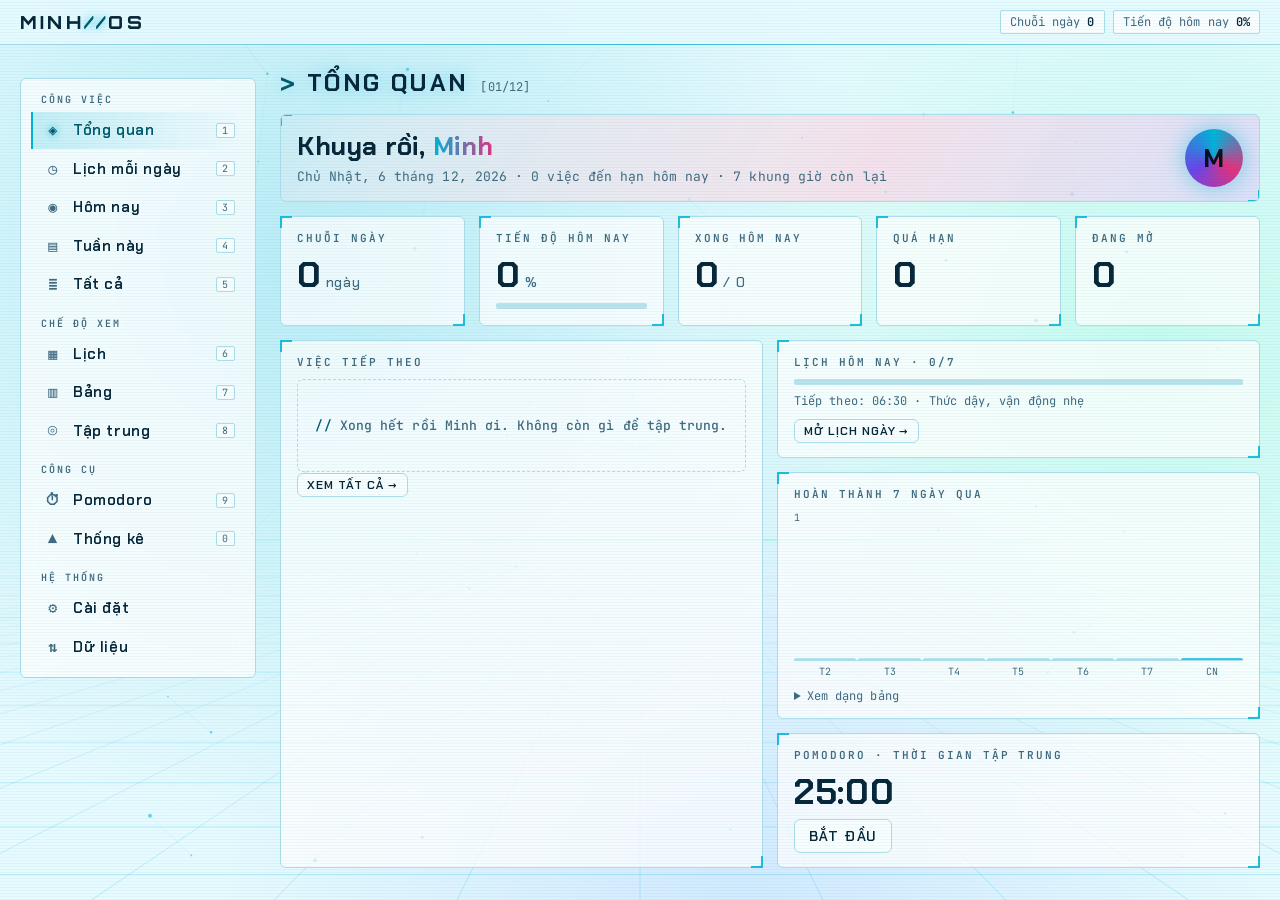
==== commit 38ecf5d7: "Aqua Daylight default look, installable iPhone app, password sign-in, Render deploy - Aqua Daylight " ====
--- a/static/index.html
+++ b/static/index.html
@@ -2,8 +2,16 @@
 <html lang="en">
 <head>
 <meta charset="utf-8">
-<meta name="viewport" content="width=device-width, initial-scale=1">
-<meta name="theme-color" content="#0a0f2c">
+<meta name="viewport" content="width=device-width, initial-scale=1, viewport-fit=cover">
+<meta name="theme-color" content="#e6fbff">
+<meta name="description" content="MINH//OS: Minh's tasks, daily schedule and focus timer">
+<link rel="manifest" href="/manifest.webmanifest">
+<link rel="icon" type="image/png" sizes="192x192" href="/static/icons/icon-192.png">
+<link rel="apple-touch-icon" href="/static/icons/apple-touch-icon.png">
+<meta name="apple-mobile-web-app-capable" content="yes">
+<meta name="mobile-web-app-capable" content="yes">
+<meta name="apple-mobile-web-app-title" content="MINH//OS">
+<meta name="apple-mobile-web-app-status-bar-style" content="default">
 <title>MINH//OS</title>
 <link rel="preconnect" href="https://fonts.googleapis.com">
 <link rel="preconnect" href="https://fonts.gstatic.com" crossorigin>
--- a/static/style.css
+++ b/static/style.css
@@ -7,9 +7,10 @@
   --sans:"Chakra Petch","Segoe UI",system-ui,sans-serif;--ease:cubic-bezier(.2,.8,.2,1);
   color-scheme:dark;
 }
+/* light = "Aqua Daylight": pale water blue, frosted glass panels */
 [data-theme=light]{
-  --bg:#eef3ff;--panel:rgba(255,255,255,.8);--panel2:#f8faff;--ink:#0b1633;--mute:#4a5d82;--line:#c6d2ee;
-  --accent-ink:color-mix(in srgb,var(--accent) 50%,#000);--hi:#d0216f;--med:#9a6a00;--lo:#0a8650;--vio:#6a46e8;
+  --bg:#e6fbff;--panel:rgba(255,255,255,.72);--panel2:#f6feff;--ink:#06283a;--mute:#3f6b80;--line:#a9dde9;
+  --accent-ink:color-mix(in srgb,var(--accent) 50%,#000);--hi:#e0337f;--med:#b07800;--lo:#0a9a5c;--vio:#6a46e8;
   --glow:0 0 0 1px color-mix(in srgb,var(--accent) 60%,transparent),0 6px 20px color-mix(in srgb,var(--accent) 25%,transparent);
   color-scheme:light;
 }
@@ -24,7 +25,7 @@
 :focus-visible{outline:2px solid var(--accent);outline-offset:2px}
 
 /* ---- top bar ---- */
-.top{position:sticky;top:0;z-index:30;display:flex;align-items:center;gap:14px;padding:10px 20px;
+.top{position:sticky;top:0;z-index:30;display:flex;align-items:center;gap:14px;padding:calc(10px + env(safe-area-inset-top)) max(20px,env(safe-area-inset-right)) 10px max(20px,env(safe-area-inset-left));
   background:color-mix(in srgb,var(--bg) 82%,transparent);backdrop-filter:blur(8px);border-bottom:1px solid var(--line)}
 .top::after{content:"";position:absolute;left:0;right:0;bottom:-1px;height:1px;background:linear-gradient(90deg,transparent,var(--accent),transparent);opacity:.7}
 .logo{font:800 18px var(--disp);letter-spacing:.18em;color:var(--ink);text-decoration:none;transition:text-shadow .3s}
@@ -193,7 +194,7 @@
 .keys{display:grid;grid-template-columns:auto 1fr;gap:6px 14px;font-size:15px}
 kbd{font:12px var(--mono);border:1px solid var(--line);border-bottom-width:2px;padding:1px 6px;border-radius:3px;background:var(--panel2)}
 
-#toast{position:fixed;bottom:22px;left:50%;transform:translate(-50%,16px) scale(.96);transition:opacity .25s,transform .35s var(--ease)!important;background:var(--panel2);color:var(--ink);border:1px solid var(--accent);box-shadow:var(--glow);
+#toast{position:fixed;bottom:calc(22px + env(safe-area-inset-bottom));left:50%;transform:translate(-50%,16px) scale(.96);transition:opacity .25s,transform .35s var(--ease)!important;background:var(--panel2);color:var(--ink);border:1px solid var(--accent);box-shadow:var(--glow);
   padding:8px 18px;font:13px var(--mono);opacity:0;pointer-events:none;z-index:60;border-radius:var(--r)}
 #toast.show{opacity:1;transform:translate(-50%,0) scale(1)}
 
@@ -279,9 +280,9 @@
 
 @media(max-width:900px){
   .icon-btn{display:block}
-  .top{padding:10px 16px}
-  .app{grid-template-columns:1fr;padding:16px}
-  nav{position:fixed;top:0;bottom:0;left:0;width:260px;z-index:40;border-radius:0;overflow-y:auto;transform:translateX(-105%);transition:transform .22s;background:var(--panel2)}
+  .top{padding:calc(10px + env(safe-area-inset-top)) max(16px,env(safe-area-inset-right)) 10px max(16px,env(safe-area-inset-left))}
+  .app{grid-template-columns:1fr;padding:16px max(16px,env(safe-area-inset-right)) calc(16px + env(safe-area-inset-bottom)) max(16px,env(safe-area-inset-left))}
+  nav{position:fixed;top:0;bottom:0;left:0;width:260px;z-index:40;padding-top:calc(12px + env(safe-area-inset-top));padding-bottom:calc(12px + env(safe-area-inset-bottom));border-radius:0;overflow-y:auto;transform:translateX(-105%);transition:transform .22s;background:var(--panel2)}
   nav.open{transform:none;box-shadow:0 0 40px rgba(0,0,0,.5)}
   nav button kbd{display:none}
   #scrim.on{display:block;position:fixed;inset:0;background:rgba(0,0,0,.45);z-index:35}
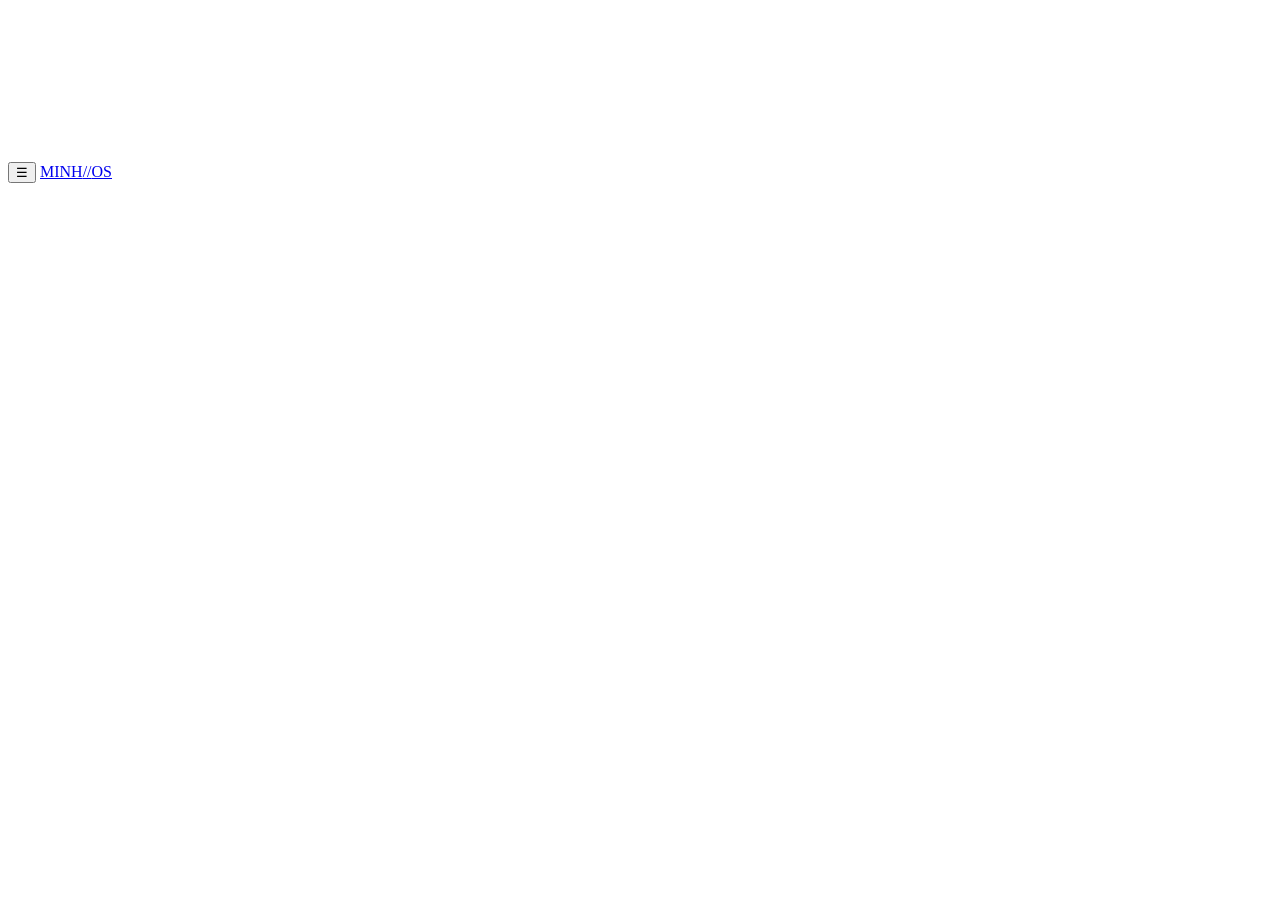
==== commit cfe7660d: "Free hosting on GitHub Pages with browser storage - Static mode (window.MINH_STATIC): data saved in " ====
--- a/static/index.html
+++ b/static/index.html
@@ -5,9 +5,9 @@
 <meta name="viewport" content="width=device-width, initial-scale=1, viewport-fit=cover">
 <meta name="theme-color" content="#e6fbff">
 <meta name="description" content="MINH//OS: Minh's tasks, daily schedule and focus timer">
-<link rel="manifest" href="/manifest.webmanifest">
-<link rel="icon" type="image/png" sizes="192x192" href="/static/icons/icon-192.png">
-<link rel="apple-touch-icon" href="/static/icons/apple-touch-icon.png">
+<link rel="manifest" href="manifest.webmanifest">
+<link rel="icon" type="image/png" sizes="192x192" href="static/icons/icon-192.png">
+<link rel="apple-touch-icon" href="static/icons/apple-touch-icon.png">
 <meta name="apple-mobile-web-app-capable" content="yes">
 <meta name="mobile-web-app-capable" content="yes">
 <meta name="apple-mobile-web-app-title" content="MINH//OS">
@@ -16,7 +16,7 @@
 <link rel="preconnect" href="https://fonts.googleapis.com">
 <link rel="preconnect" href="https://fonts.gstatic.com" crossorigin>
 <link rel="stylesheet" href="https://fonts.googleapis.com/css2?family=Orbitron:wght@600;800&family=Chakra+Petch:wght@500;600;700&family=JetBrains+Mono:wght@400;600&display=swap">
-<link rel="stylesheet" href="/static/style.css">
+<link rel="stylesheet" href="static/style.css">
 </head>
 <body>
 <canvas id="bg" aria-hidden="true"></canvas>
@@ -36,6 +36,6 @@
 <div id="scrim"></div>
 <div id="toast" role="status"></div>
 <div id="fx" aria-hidden="true"></div>
-<script src="/static/app.js"></script>
+<script src="static/app.js"></script>
 </body>
 </html>
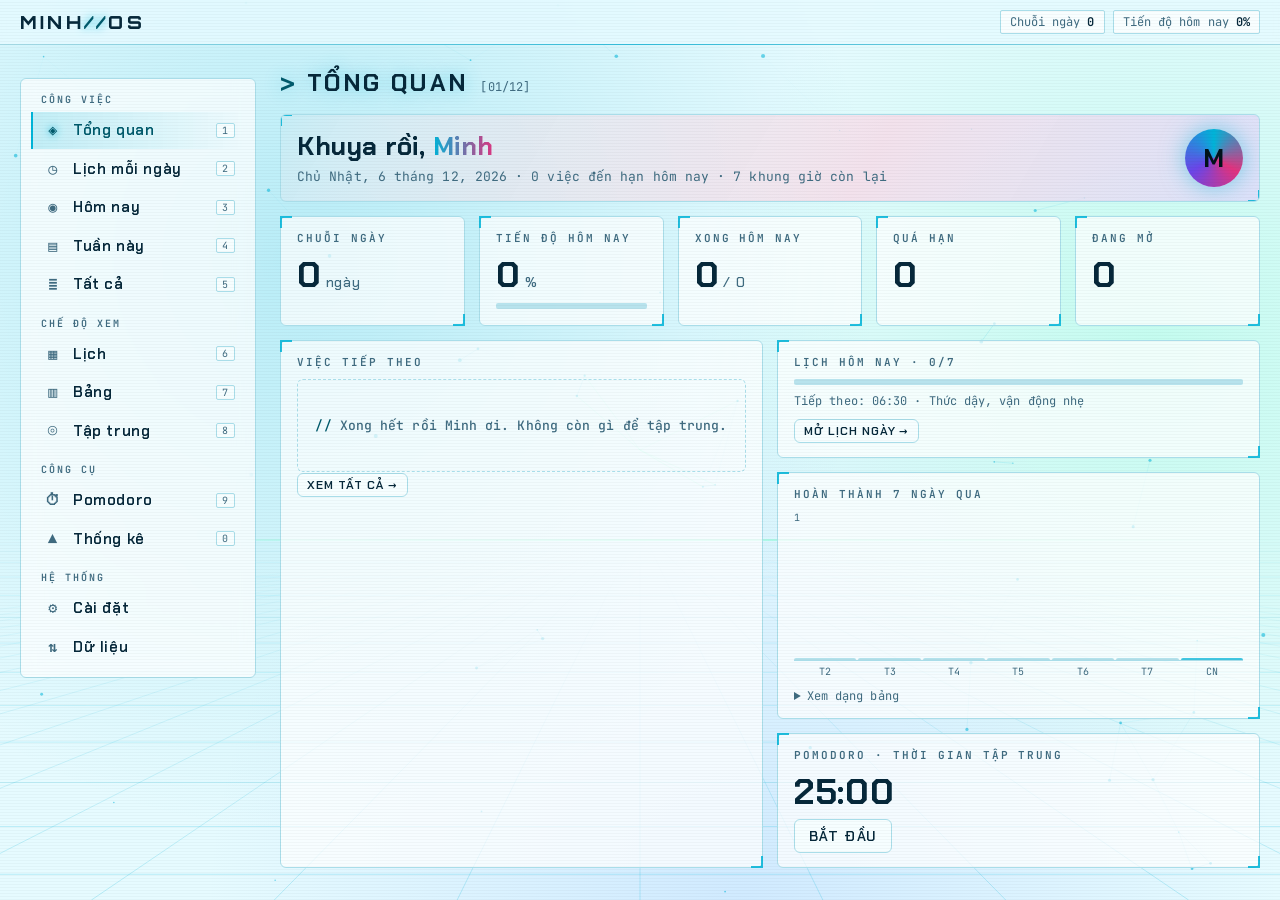
==== commit a413a38d: "Revert "Free hosting on GitHub Pages with browser storage" Back to the server version (Flask + todo." ====
--- a/static/index.html
+++ b/static/index.html
@@ -5,9 +5,9 @@
 <meta name="viewport" content="width=device-width, initial-scale=1, viewport-fit=cover">
 <meta name="theme-color" content="#e6fbff">
 <meta name="description" content="MINH//OS: Minh's tasks, daily schedule and focus timer">
-<link rel="manifest" href="manifest.webmanifest">
-<link rel="icon" type="image/png" sizes="192x192" href="static/icons/icon-192.png">
-<link rel="apple-touch-icon" href="static/icons/apple-touch-icon.png">
+<link rel="manifest" href="/manifest.webmanifest">
+<link rel="icon" type="image/png" sizes="192x192" href="/static/icons/icon-192.png">
+<link rel="apple-touch-icon" href="/static/icons/apple-touch-icon.png">
 <meta name="apple-mobile-web-app-capable" content="yes">
 <meta name="mobile-web-app-capable" content="yes">
 <meta name="apple-mobile-web-app-title" content="MINH//OS">
@@ -16,7 +16,7 @@
 <link rel="preconnect" href="https://fonts.googleapis.com">
 <link rel="preconnect" href="https://fonts.gstatic.com" crossorigin>
 <link rel="stylesheet" href="https://fonts.googleapis.com/css2?family=Orbitron:wght@600;800&family=Chakra+Petch:wght@500;600;700&family=JetBrains+Mono:wght@400;600&display=swap">
-<link rel="stylesheet" href="static/style.css">
+<link rel="stylesheet" href="/static/style.css">
 </head>
 <body>
 <canvas id="bg" aria-hidden="true"></canvas>
@@ -36,6 +36,6 @@
 <div id="scrim"></div>
 <div id="toast" role="status"></div>
 <div id="fx" aria-hidden="true"></div>
-<script src="static/app.js"></script>
+<script src="/static/app.js"></script>
 </body>
 </html>
--- a/static/style.css
+++ b/static/style.css
@@ -0,0 +1,307 @@
+:root{
+  --bg:#0a0f2c;--panel:rgba(20,27,66,.74);--panel2:#151d4a;--ink:#f1fbff;--mute:#a3b6dc;--line:#2d3b78;
+  --accent:#00e5ff;--accent-ink:var(--accent);--on-accent:#00121a;
+  --hi:#ff3d9a;--med:#ffd24a;--lo:#3dffb0;--vio:#a98bff;--r:6px;
+  --glow:0 0 0 1px color-mix(in srgb,var(--accent) 55%,transparent),0 0 24px color-mix(in srgb,var(--accent) 35%,transparent);
+  --mono:"JetBrains Mono",ui-monospace,Consolas,monospace;--disp:"Orbitron","Chakra Petch",system-ui,sans-serif;
+  --sans:"Chakra Petch","Segoe UI",system-ui,sans-serif;--ease:cubic-bezier(.2,.8,.2,1);
+  color-scheme:dark;
+}
+/* light = "Aqua Daylight": pale water blue, frosted glass panels */
+[data-theme=light]{
+  --bg:#e6fbff;--panel:rgba(255,255,255,.72);--panel2:#f6feff;--ink:#06283a;--mute:#3f6b80;--line:#a9dde9;
+  --accent-ink:color-mix(in srgb,var(--accent) 50%,#000);--hi:#e0337f;--med:#b07800;--lo:#0a9a5c;--vio:#6a46e8;
+  --glow:0 0 0 1px color-mix(in srgb,var(--accent) 60%,transparent),0 6px 20px color-mix(in srgb,var(--accent) 25%,transparent);
+  color-scheme:light;
+}
+*{box-sizing:border-box}
+html{background:var(--bg)}
+body{margin:0;min-height:100vh;color:var(--ink);font:500 16px/1.5 var(--sans);letter-spacing:.005em;background:transparent}
+#bg{position:fixed;inset:0;width:100vw;height:100vh;z-index:-1;display:block;pointer-events:none}
+body.fx::after{content:"";position:fixed;inset:0;pointer-events:none;z-index:50;
+  background:repeating-linear-gradient(0deg,rgba(0,0,0,.09) 0 1px,transparent 1px 3px);mix-blend-mode:multiply}
+[data-theme=light] body.fx::after{opacity:.3}
+a{color:var(--accent-ink)}
+:focus-visible{outline:2px solid var(--accent);outline-offset:2px}
+
+/* ---- top bar ---- */
+.top{position:sticky;top:0;z-index:30;display:flex;align-items:center;gap:14px;padding:calc(10px + env(safe-area-inset-top)) max(20px,env(safe-area-inset-right)) 10px max(20px,env(safe-area-inset-left));
+  background:color-mix(in srgb,var(--bg) 82%,transparent);backdrop-filter:blur(8px);border-bottom:1px solid var(--line)}
+.top::after{content:"";position:absolute;left:0;right:0;bottom:-1px;height:1px;background:linear-gradient(90deg,transparent,var(--accent),transparent);opacity:.7}
+.logo{font:800 18px var(--disp);letter-spacing:.18em;color:var(--ink);text-decoration:none;transition:text-shadow .3s}
+.logo:hover{text-shadow:0 0 14px var(--accent)}
+.logo span{color:var(--accent-ink);text-shadow:0 0 10px var(--accent);display:inline-block;animation:flick 4s infinite}
+#hud{margin-left:auto;display:flex;gap:8px;font:12px var(--mono);flex-wrap:wrap;justify-content:flex-end}
+.chip{border:1px solid var(--line);padding:3px 9px;border-radius:2px;color:var(--mute);background:var(--panel);white-space:nowrap}
+.chip b{color:var(--ink);font-weight:600}
+.chip.live{border-color:var(--accent);color:var(--accent-ink);box-shadow:var(--glow);cursor:pointer}
+.icon-btn{display:none;font:20px/1 var(--mono);background:none;border:1px solid var(--line);color:var(--ink);width:38px;height:38px;cursor:pointer;border-radius:var(--r)}
+
+/* ---- layout ---- */
+.app{display:grid;grid-template-columns:236px minmax(0,1fr);gap:24px;max-width:1280px;margin:0 auto;padding:20px}
+main{min-width:0}
+.head{display:flex;align-items:baseline;gap:12px;margin:2px 0 16px;flex-wrap:wrap}
+.head h2{margin:0;font:700 24px var(--sans);letter-spacing:.1em;text-transform:uppercase;text-shadow:0 0 18px color-mix(in srgb,var(--accent) 45%,transparent)}
+.head h2::before{content:"> ";color:var(--accent-ink)}
+#crumb{font:12px var(--mono);color:var(--mute)}
+
+/* ---- menu ---- */
+nav{position:sticky;top:78px;align-self:start;display:flex;flex-direction:column;gap:2px;backdrop-filter:blur(10px);
+  background:var(--panel);border:1px solid var(--line);padding:12px 10px;border-radius:var(--r)}
+nav .grp{font:600 10px var(--mono);letter-spacing:.2em;text-transform:uppercase;color:var(--mute);padding:12px 10px 4px}
+nav .grp:first-child{padding-top:2px}
+nav button{all:unset;box-sizing:border-box;position:relative;display:flex;align-items:center;gap:10px;padding:7px 10px;cursor:pointer;transition:background .2s,padding .2s var(--ease),color .2s;
+  border-left:2px solid transparent;color:var(--ink);font-weight:600;font-size:15px;letter-spacing:.04em;border-radius:0 var(--r) var(--r) 0}
+nav button .ic{width:20px;text-align:center;font-family:var(--mono);color:var(--mute)}
+nav button kbd{margin-left:auto;font:10px var(--mono);color:var(--mute);border:1px solid var(--line);padding:0 5px;border-radius:2px}
+nav button .n{font:11px var(--mono);color:var(--accent-ink)}
+nav button:hover{background:color-mix(in srgb,var(--accent) 12%,transparent);padding-left:15px}
+nav button:hover .ic{color:var(--accent-ink)}
+nav button.just{animation:navIn .45s var(--ease)}
+nav button.on{border-left-color:var(--accent);background:linear-gradient(90deg,color-mix(in srgb,var(--accent) 20%,transparent),transparent);color:var(--accent-ink)}
+nav button.on .ic{color:var(--accent-ink);text-shadow:0 0 8px var(--accent)}
+nav button:focus-visible{outline:2px solid var(--accent);outline-offset:-2px}
+#scrim{display:none}
+
+/* ---- controls ---- */
+input,select,textarea{font:inherit;color:var(--ink);background:var(--panel2);border:1px solid var(--line);border-radius:var(--r);padding:7px 10px;min-width:0}
+input:focus,select:focus,textarea:focus{border-color:var(--accent);box-shadow:var(--glow);outline:none}
+input[type=date]{font-family:var(--mono);font-size:13px}
+input[type=color]{padding:2px;width:44px;height:34px;cursor:pointer}
+.btn{font:600 14px var(--sans);letter-spacing:.08em;text-transform:uppercase;border:1px solid var(--line);background:var(--panel2);
+  color:var(--ink);padding:7px 14px;border-radius:var(--r);cursor:pointer;transition:border-color .15s,box-shadow .2s,transform .15s var(--ease)}
+.btn:hover{border-color:var(--accent);box-shadow:var(--glow);transform:translateY(-1px)}
+.btn:active{transform:translateY(1px) scale(.97)}
+.btn.primary{background:linear-gradient(110deg,var(--accent) 40%,color-mix(in srgb,var(--accent) 45%,#fff) 50%,var(--accent) 60%) 100% 0/250% 100%;border-color:var(--accent);color:var(--on-accent);
+  clip-path:polygon(8px 0,100% 0,100% calc(100% - 8px),calc(100% - 8px) 100%,0 100%,0 8px)}
+.btn.danger{color:var(--hi);border-color:color-mix(in srgb,var(--hi) 50%,var(--line))}
+.btn.sm{padding:3px 9px;font-size:12px}
+.row{display:flex;align-items:center;gap:10px}
+.wrap{flex-wrap:wrap}
+.btn.primary:hover{animation:shimmer .9s linear}
+#add{display:flex;flex-wrap:wrap;gap:8px;margin-bottom:18px;padding:10px;background:var(--panel);backdrop-filter:blur(8px);border:1px solid var(--line);border-radius:var(--r)}
+#add input[name=title]{flex:1 1 220px}
+#add[hidden]{display:none}
+.filters{display:flex;flex-wrap:wrap;gap:8px;margin-bottom:14px}
+.filters input[type=search]{flex:1 1 220px}
+
+/* ---- cards / panels ---- */
+.card{position:relative;background:radial-gradient(260px circle at var(--mx,-999px) var(--my,-999px),color-mix(in srgb,var(--accent) 14%,transparent),transparent 70%),var(--panel);
+  border:1px solid var(--line);border-radius:var(--r);padding:14px 16px;transition:transform .25s var(--ease),box-shadow .25s,border-color .25s}
+.tiles .card:hover,.card.hero:hover{transform:translateY(-3px);box-shadow:var(--glow);border-color:color-mix(in srgb,var(--accent) 60%,var(--line))}
+.card::before,.card::after{content:"";position:absolute;width:10px;height:10px;border:2px solid var(--accent);pointer-events:none;opacity:.85}
+.card::before{top:-1px;left:-1px;border-right:0;border-bottom:0}
+.card::after{bottom:-1px;right:-1px;border-left:0;border-top:0}
+.card h3{margin:0 0 10px;font:600 11px var(--mono);letter-spacing:.18em;text-transform:uppercase;color:var(--mute)}
+.grid{display:grid;gap:14px}
+.tiles{grid-template-columns:repeat(auto-fit,minmax(160px,1fr))}
+.two{grid-template-columns:repeat(auto-fit,minmax(300px,1fr))}
+.stack>*+*{margin-top:14px}
+.big-num{font:700 36px/1.1 var(--sans);letter-spacing:.02em;font-variant-numeric:tabular-nums}
+.big-num small{font:500 14px var(--sans);color:var(--mute);margin-left:4px;letter-spacing:.05em}
+.big-num.crit{color:var(--hi)}
+.bar{height:6px;background:color-mix(in srgb,var(--line) 80%,transparent);overflow:hidden;margin:8px 0 2px;border-radius:2px}
+.bar i{display:block;height:100%;background:linear-gradient(90deg,var(--accent),color-mix(in srgb,var(--accent) 40%,var(--hi)));box-shadow:0 0 12px var(--accent);transition:width .6s var(--ease)}
+main.enter .bar i{animation:grow .9s var(--ease) backwards}
+
+/* ---- tasks ---- */
+.task{position:relative;background:radial-gradient(220px circle at var(--mx,-999px) var(--my,-999px),color-mix(in srgb,var(--accent) 12%,transparent),transparent 70%),var(--panel);border:1px solid var(--line);border-left:3px solid var(--lo);border-radius:var(--r);padding:9px 12px;margin-bottom:8px;transition:border-color .15s,box-shadow .2s,transform .2s var(--ease)}
+.task:hover{border-color:color-mix(in srgb,var(--accent) 50%,var(--line));transform:translateX(3px)}
+.task.completing{animation:complete .42s var(--ease) forwards;pointer-events:none}
+.task.just{animation:flash .7s var(--ease)}
+.task.high{border-left-color:var(--hi)}.task.med{border-left-color:var(--med)}
+.task.done .ttl{text-decoration:line-through;color:var(--mute)}
+.task.drag{opacity:.4}
+.task.opened{box-shadow:var(--glow)}
+:is(.task,.blk) input[type=checkbox]{appearance:none;width:20px;height:20px;border:1.5px solid var(--accent);border-radius:4px;background:transparent;cursor:pointer;flex:none;display:grid;place-items:center;padding:0;margin:0;transition:transform .15s var(--ease),box-shadow .2s}
+:is(.task,.blk) input[type=checkbox]:hover{transform:scale(1.12);box-shadow:var(--glow)}
+:is(.task,.blk) input[type=checkbox]:checked{background:var(--accent);box-shadow:0 0 10px var(--accent)}
+:is(.task,.blk) input[type=checkbox]:checked::after{content:"✓";color:var(--on-accent);font:700 13px var(--mono)}
+.just input[type=checkbox]:checked{animation:pop .45s var(--ease)}
+.task.completing input[type=checkbox]{background:var(--accent)}
+.ttl{flex:1;cursor:pointer;font-weight:600;font-size:16px}
+.meta{font:12px var(--mono);color:var(--mute);display:flex;gap:12px;flex-wrap:wrap;margin-top:2px}
+.meta .p-high{color:var(--hi)}.meta .p-med{color:var(--med)}.meta .p-low{color:var(--lo)}
+.over{color:var(--hi);font-weight:600}
+.edit{display:grid;gap:8px;margin-top:10px;padding-top:10px;border-top:1px dashed var(--line)}
+.edit .g{display:flex;gap:8px;flex-wrap:wrap}
+.subs label{display:flex;align-items:center;gap:8px;padding:2px 0}
+.empty{color:var(--mute);padding:36px 16px;text-align:center;font-family:var(--mono);font-size:13px;border:1px dashed var(--line);border-radius:var(--r)}
+.empty::before{content:"// ";color:var(--accent-ink)}
+
+/* ---- board ---- */
+.board{display:grid;grid-template-columns:repeat(3,1fr);gap:12px}
+.col{background:color-mix(in srgb,var(--panel) 60%,transparent);border:1px solid var(--line);border-radius:var(--r);padding:10px;min-height:220px}
+.col h3{margin:0 0 10px;font:600 11px var(--mono);letter-spacing:.18em;text-transform:uppercase;color:var(--mute);display:flex;justify-content:space-between}
+.col.over-col{border-color:var(--accent);box-shadow:var(--glow)}
+
+/* ---- calendar ---- */
+.cal{display:grid;grid-template-columns:repeat(7,minmax(0,1fr));gap:4px;margin-top:12px}
+.cal .d{background:var(--panel);border:1px solid var(--line);border-radius:var(--r);min-height:88px;padding:4px 6px;font-size:13px;cursor:pointer;overflow:hidden;transition:transform .2s var(--ease),border-color .2s,box-shadow .2s}
+.cal .d:hover{border-color:var(--accent);transform:translateY(-2px);box-shadow:var(--glow)}
+.cal .d b{font:600 12px var(--mono)}
+.cal .d.t{border-color:var(--accent);box-shadow:var(--glow)}.cal .d.t b{color:var(--accent-ink)}
+.cal .d.x{opacity:.4}
+.cal .d span{display:block;white-space:nowrap;overflow:hidden;text-overflow:ellipsis;color:var(--accent-ink)}
+.cal .d span.ok{color:var(--mute);text-decoration:line-through}
+.cal .h{font:11px var(--mono);color:var(--mute);text-align:center;text-transform:uppercase}
+.cal-head strong{flex:1;text-align:center;font:700 16px var(--sans);letter-spacing:.12em;text-transform:uppercase}
+
+/* ---- focus & pomodoro ---- */
+.focus{text-align:center;padding:56px 16px}
+.focus .big{font:700 32px/1.25 var(--sans);letter-spacing:.04em;margin:14px 0 28px}
+.focus .ring{display:inline-block;padding:4px 12px;border:1px solid var(--line);font:12px var(--mono);color:var(--mute)}
+.pomo-face{text-align:center;padding:30px 10px}
+.pomo-time{font:800 clamp(56px,14vw,108px)/1 var(--disp);letter-spacing:.06em;font-variant-numeric:tabular-nums;color:var(--accent-ink);text-shadow:0 0 24px color-mix(in srgb,var(--accent) 60%,transparent)}
+.pomo-mode{font:600 12px var(--mono);letter-spacing:.3em;text-transform:uppercase;color:var(--mute);margin-bottom:12px}
+.pomo-face .bar{max-width:420px;margin:18px auto}
+.pomo-face .row{justify-content:center;margin-top:14px}
+
+/* ---- charts ---- */
+.chart{display:flex;align-items:flex-end;gap:2px;height:150px;padding-top:18px;border-bottom:1px solid var(--line);position:relative}
+.chart .c{flex:1;height:100%;display:flex;align-items:flex-end;position:relative;cursor:default}
+.chart .c i{display:block;width:100%;min-height:2px;background:linear-gradient(0deg,color-mix(in srgb,var(--accent) 55%,var(--vio)),var(--accent));border-radius:4px 4px 0 0;opacity:.85;transition:opacity .15s,transform .2s;transform-origin:bottom}
+main.enter .chart .c i{animation:rise-bar .8s var(--ease) backwards;animation-delay:calc(var(--i,0) * 30ms)}
+.chart .c.zero i{background:var(--line)}
+.chart .c:hover i,.chart .c:focus i{opacity:1;box-shadow:0 0 12px var(--accent);transform:scaleX(1.12)}
+.chart .c .tip{position:absolute;bottom:calc(100% + 4px);left:50%;transform:translateX(-50%);background:var(--panel2);border:1px solid var(--accent);padding:3px 8px;font:11px var(--mono);white-space:nowrap;display:none;z-index:2;color:var(--ink)}
+.chart .c:hover .tip,.chart .c:focus .tip{display:block}
+.chart .c.today i{background:color-mix(in srgb,var(--accent) 100%,#fff 15%)}
+.chart .max{position:absolute;top:0;left:0;font:10px var(--mono);color:var(--mute)}
+.axis{display:flex;gap:2px;margin-top:4px}
+.axis span{flex:1;text-align:center;font:10px var(--mono);color:var(--mute)}
+.hbars{display:grid;grid-template-columns:auto 1fr auto;gap:8px 10px;align-items:center;font-size:15px}
+.hbars .track{height:8px;background:color-mix(in srgb,var(--line) 60%,transparent);border-radius:2px;overflow:hidden}
+.hbars .track i{display:block;height:100%;background:var(--accent);border-radius:0 4px 4px 0}
+main.enter .hbars .track i{animation:grow .9s var(--ease) backwards}
+.hbars .track i.p-high{background:var(--hi)}.hbars .track i.p-med{background:var(--med)}.hbars .track i.p-low{background:var(--lo)}
+.hbars .v{font:12px var(--mono);color:var(--mute);text-align:right}
+details summary{cursor:pointer;font:12px var(--mono);color:var(--mute);margin-top:10px}
+table{width:100%;border-collapse:collapse;font:12px var(--mono);margin-top:6px}
+td,th{border-bottom:1px solid var(--line);padding:3px 6px;text-align:left}
+
+/* ---- settings ---- */
+.set{display:grid;grid-template-columns:minmax(140px,200px) 1fr;gap:14px 18px;align-items:center}
+.set>label{color:var(--mute);font-weight:600;letter-spacing:.05em}
+.seg{display:inline-flex;justify-self:start;border:1px solid var(--line);border-radius:var(--r);overflow:hidden}
+.seg button{all:unset;padding:6px 14px;cursor:pointer;font-weight:600;letter-spacing:.06em;text-transform:uppercase;font-size:13px;transition:background .2s,color .2s}
+.seg button:not(.on):hover{background:color-mix(in srgb,var(--accent) 14%,transparent)}
+.seg button.on{background:var(--accent);color:var(--on-accent)}
+.seg button:focus-visible{outline:2px solid var(--accent);outline-offset:-2px}
+.sw{width:28px;height:28px;border-radius:50%;border:2px solid var(--line);cursor:pointer;padding:0;transition:transform .2s var(--ease)}
+.sw:hover{transform:scale(1.15)}
+.sw.on{border-color:var(--ink);box-shadow:0 0 0 2px var(--bg),0 0 12px currentColor}
+.keys{display:grid;grid-template-columns:auto 1fr;gap:6px 14px;font-size:15px}
+kbd{font:12px var(--mono);border:1px solid var(--line);border-bottom-width:2px;padding:1px 6px;border-radius:3px;background:var(--panel2)}
+
+#toast{position:fixed;bottom:calc(22px + env(safe-area-inset-bottom));left:50%;transform:translate(-50%,16px) scale(.96);transition:opacity .25s,transform .35s var(--ease)!important;background:var(--panel2);color:var(--ink);border:1px solid var(--accent);box-shadow:var(--glow);
+  padding:8px 18px;font:13px var(--mono);opacity:0;pointer-events:none;z-index:60;border-radius:var(--r)}
+#toast.show{opacity:1;transform:translate(-50%,0) scale(1)}
+
+/* ---- dashboard hero ---- */
+.hero{display:flex;align-items:center;justify-content:space-between;gap:16px;overflow:hidden;
+  background:linear-gradient(120deg,color-mix(in srgb,var(--accent) 18%,transparent),color-mix(in srgb,var(--hi) 14%,transparent) 60%,color-mix(in srgb,var(--vio) 16%,transparent)),var(--panel)}
+.hello{font:700 26px/1.2 var(--sans);letter-spacing:.02em}
+.hello span{background:linear-gradient(90deg,var(--accent),var(--hi),var(--vio),var(--accent)) 0 0/300% 100%;-webkit-background-clip:text;background-clip:text;color:transparent;animation:hue 6s linear infinite}
+.hero .meta{margin-top:6px;font-size:13px}
+.avatar{flex:none;width:58px;height:58px;border-radius:50%;display:grid;place-items:center;font:700 26px var(--sans);color:var(--on-accent);
+  background:conic-gradient(from var(--a,0deg),var(--accent),var(--hi),var(--vio),var(--accent));animation:spin 6s linear infinite;box-shadow:0 0 24px color-mix(in srgb,var(--accent) 50%,transparent)}
+.mini-sched{flex-direction:column;gap:4px;margin-top:8px}
+.live-dot{display:inline-block;width:8px;height:8px;border-radius:50%;background:var(--lo);margin-right:6px;vertical-align:middle;box-shadow:0 0 0 0 var(--lo);animation:ping 1.6s infinite}
+.chip.now{cursor:pointer;border-color:color-mix(in srgb,var(--lo) 60%,var(--line));color:var(--ink);max-width:220px;overflow:hidden;text-overflow:ellipsis}
+
+/* ---- daily schedule ---- */
+.sched{display:grid;grid-template-columns:minmax(0,1.7fr) minmax(250px,1fr);gap:16px;margin-top:14px;align-items:start}
+.sched .side{position:sticky;top:78px}
+.timeline{position:relative;padding-left:4px}
+.timeline::before{content:"";position:absolute;left:74px;top:6px;bottom:6px;width:2px;background:linear-gradient(var(--accent),var(--hi),var(--vio));opacity:.5;border-radius:2px}
+.blk{--c:var(--accent);position:relative;display:grid;grid-template-columns:52px 36px minmax(0,1fr);gap:0 8px;align-items:start;margin-bottom:10px}
+.blk .tm{text-align:right;font:12px/1.3 var(--mono);color:var(--mute);padding-top:10px}
+.blk .tm b{display:block;color:var(--ink);font-size:13px}
+.blk .node{z-index:1;width:30px;height:30px;margin:6px auto 0;border-radius:50%;display:grid;place-items:center;font-size:14px;color:var(--c);
+  background:var(--panel2);border:2px solid var(--c);box-shadow:0 0 12px color-mix(in srgb,var(--c) 45%,transparent);transition:transform .25s var(--ease)}
+.blk .bd{background:radial-gradient(220px circle at var(--mx,-999px) var(--my,-999px),color-mix(in srgb,var(--c) 16%,transparent),transparent 70%),var(--panel);
+  border:1px solid var(--line);border-left:3px solid var(--c);border-radius:var(--r);padding:9px 12px;transition:transform .2s var(--ease),box-shadow .2s,border-color .2s}
+.blk:hover .bd{transform:translateX(4px);border-color:color-mix(in srgb,var(--c) 55%,var(--line))}
+.blk:hover .node{transform:scale(1.15) rotate(-8deg)}
+.blk .row{gap:10px}
+.blk.ok .ttl{text-decoration:line-through;color:var(--mute)}
+.blk.ok .node{background:var(--c);color:var(--on-accent)}
+.blk.ok .bd{opacity:.75}
+.blk.miss .bd{border-style:dashed;border-left-style:solid}
+.blk.now .bd{box-shadow:0 0 0 1px var(--c),0 0 22px color-mix(in srgb,var(--c) 40%,transparent);animation:breathe 2.4s ease-in-out infinite}
+.blk.now .node{animation:ping 1.8s infinite;--lo:var(--c)}
+.blk.opened .bd{box-shadow:var(--glow)}
+.blk.just .bd{animation:flash .7s var(--ease)}
+.tagnow{font:700 10px var(--mono);letter-spacing:.15em;color:var(--on-accent);background:var(--c);padding:2px 7px;border-radius:3px}
+.sched-sum{display:flex;align-items:center;gap:16px}
+.ring-p{--p:0;flex:none;width:84px;height:84px;border-radius:50%;display:grid;place-items:center;
+  background:radial-gradient(closest-side,var(--panel2) 76%,transparent 78% 100%),conic-gradient(var(--accent) calc(var(--p) * 1%),color-mix(in srgb,var(--line) 80%,transparent) 0)}
+.ring-p b{font:700 19px var(--sans)}
+main.enter .ring-p{animation:ring-in 1s var(--ease) backwards}
+.sched-add{display:grid;gap:8px}
+.sched-add h3{margin-bottom:2px}
+.sched-add .g{display:flex;gap:8px;flex-wrap:wrap}
+.sched-add .g>*{flex:1 1 110px}
+.sched-add label{display:grid;gap:3px;font:11px var(--mono);color:var(--mute);text-transform:uppercase;letter-spacing:.1em}
+input[type=time]{font-family:var(--mono);font-size:13px}
+
+/* ---- motion ---- */
+@property --p{syntax:"<number>";inherits:false;initial-value:0}
+@property --a{syntax:"<angle>";inherits:false;initial-value:0deg}
+main.enter #view>*,main.enter #view .grid>*,main.enter #view .timeline>*,main.enter #view .stack>*{animation:rise .55s var(--ease) backwards;animation-delay:calc(min(var(--i,0),12) * 55ms)}
+main.enter #add:not([hidden]){animation:rise .45s var(--ease) backwards}
+#title.glitch{animation:glitch .5s steps(2) 1}
+#fx{position:fixed;inset:0;pointer-events:none;z-index:70;overflow:hidden}
+#fx i{position:absolute;display:block;pointer-events:none}
+#fx .pulse{width:10px;height:10px;margin:-5px 0 0 -5px;border-radius:50%;border:2px solid var(--accent);animation:pulse .6s var(--ease) forwards}
+#fx .spark{width:5px;height:5px;margin:-2.5px 0 0 -2.5px;border-radius:50%;box-shadow:0 0 8px var(--accent);animation:spark .65s var(--ease) forwards}
+#fx .conf{width:8px;height:12px;margin:-6px 0 0 -4px;border-radius:2px;animation:conf 2s cubic-bezier(.15,.6,.4,1) forwards}
+@keyframes rise{from{opacity:0;transform:translateY(14px) scale(.985)}to{opacity:1;transform:none}}
+@keyframes grow{from{width:0}}
+@keyframes rise-bar{from{transform:scaleY(0)}}
+@keyframes ring-in{from{--p:0}}
+@keyframes navIn{from{background-position:-100% 0;padding-left:20px;opacity:.5}}
+@keyframes shimmer{from{background-position:100% 0}to{background-position:-60% 0}}
+@keyframes complete{40%{transform:translateX(8px);box-shadow:0 0 0 1px var(--lo),0 0 24px color-mix(in srgb,var(--lo) 50%,transparent)}to{opacity:0;transform:translateX(40px) scale(.96)}}
+@keyframes flash{from{box-shadow:0 0 0 2px var(--accent),0 0 30px var(--accent)}}
+@keyframes pop{0%{transform:scale(.6)}60%{transform:scale(1.3)}to{transform:scale(1)}}
+@keyframes pulse{to{transform:scale(5);opacity:0}}
+@keyframes spark{to{transform:translate(var(--dx),var(--dy)) scale(.2);opacity:0}}
+@keyframes conf{0%{transform:none;opacity:1}35%{transform:translate(calc(var(--dx) * .55),var(--dy)) rotate(calc(var(--r) * .4))}100%{transform:translate(var(--dx),calc(var(--dy) + 110vh)) rotate(var(--r));opacity:.9}}
+@keyframes ping{0%{box-shadow:0 0 0 0 color-mix(in srgb,var(--lo) 70%,transparent)}100%{box-shadow:0 0 0 10px transparent}}
+@keyframes breathe{50%{box-shadow:0 0 0 1px var(--c),0 0 34px color-mix(in srgb,var(--c) 60%,transparent)}}
+@keyframes hue{to{background-position:300% 0}}
+@keyframes spin{to{--a:360deg}}
+@keyframes flick{0%,92%,100%{opacity:1}93%{opacity:.3}95%{opacity:1}97%{opacity:.5}}
+@keyframes glitch{0%{text-shadow:3px 0 var(--hi),-3px 0 var(--accent);transform:translateX(-2px);clip-path:inset(10% 0 40% 0)}
+  33%{text-shadow:-3px 0 var(--hi),3px 0 var(--accent);transform:translateX(2px);clip-path:inset(50% 0 5% 0)}
+  66%{text-shadow:2px 0 var(--vio),-2px 0 var(--lo);transform:none;clip-path:inset(0 0 0 0)}100%{text-shadow:0 0 18px color-mix(in srgb,var(--accent) 45%,transparent)}}
+
+@media(max-width:900px){
+  .icon-btn{display:block}
+  .top{padding:calc(10px + env(safe-area-inset-top)) max(16px,env(safe-area-inset-right)) 10px max(16px,env(safe-area-inset-left))}
+  .app{grid-template-columns:1fr;padding:16px max(16px,env(safe-area-inset-right)) calc(16px + env(safe-area-inset-bottom)) max(16px,env(safe-area-inset-left))}
+  nav{position:fixed;top:0;bottom:0;left:0;width:260px;z-index:40;padding-top:calc(12px + env(safe-area-inset-top));padding-bottom:calc(12px + env(safe-area-inset-bottom));border-radius:0;overflow-y:auto;transform:translateX(-105%);transition:transform .22s;background:var(--panel2)}
+  nav.open{transform:none;box-shadow:0 0 40px rgba(0,0,0,.5)}
+  nav button kbd{display:none}
+  #scrim.on{display:block;position:fixed;inset:0;background:rgba(0,0,0,.45);z-index:35}
+  .board{grid-template-columns:1fr}
+  .cal .d{min-height:56px;font-size:11px}
+  .cal .d span{display:none}.cal .d.has::after{content:"•";color:var(--accent-ink)}
+  .set{grid-template-columns:1fr;gap:6px}
+  .set>label{margin-top:8px}
+  #hud .chip.opt{display:none}
+  .sched{grid-template-columns:1fr}
+  .sched .side{display:contents}
+  .sched-sum{order:-1}
+  .sched-add{order:1}
+  .hello{font-size:21px}
+  .avatar{width:46px;height:46px;font-size:19px}
+}
+@media(max-width:480px){
+  .timeline::before{left:60px}
+  .blk{grid-template-columns:44px 30px minmax(0,1fr);gap:0 6px}
+  .blk .node{width:26px;height:26px;font-size:12px}
+}
+@media(prefers-reduced-motion:reduce){*,*::before,*::after{transition:none!important;animation:none!important}}
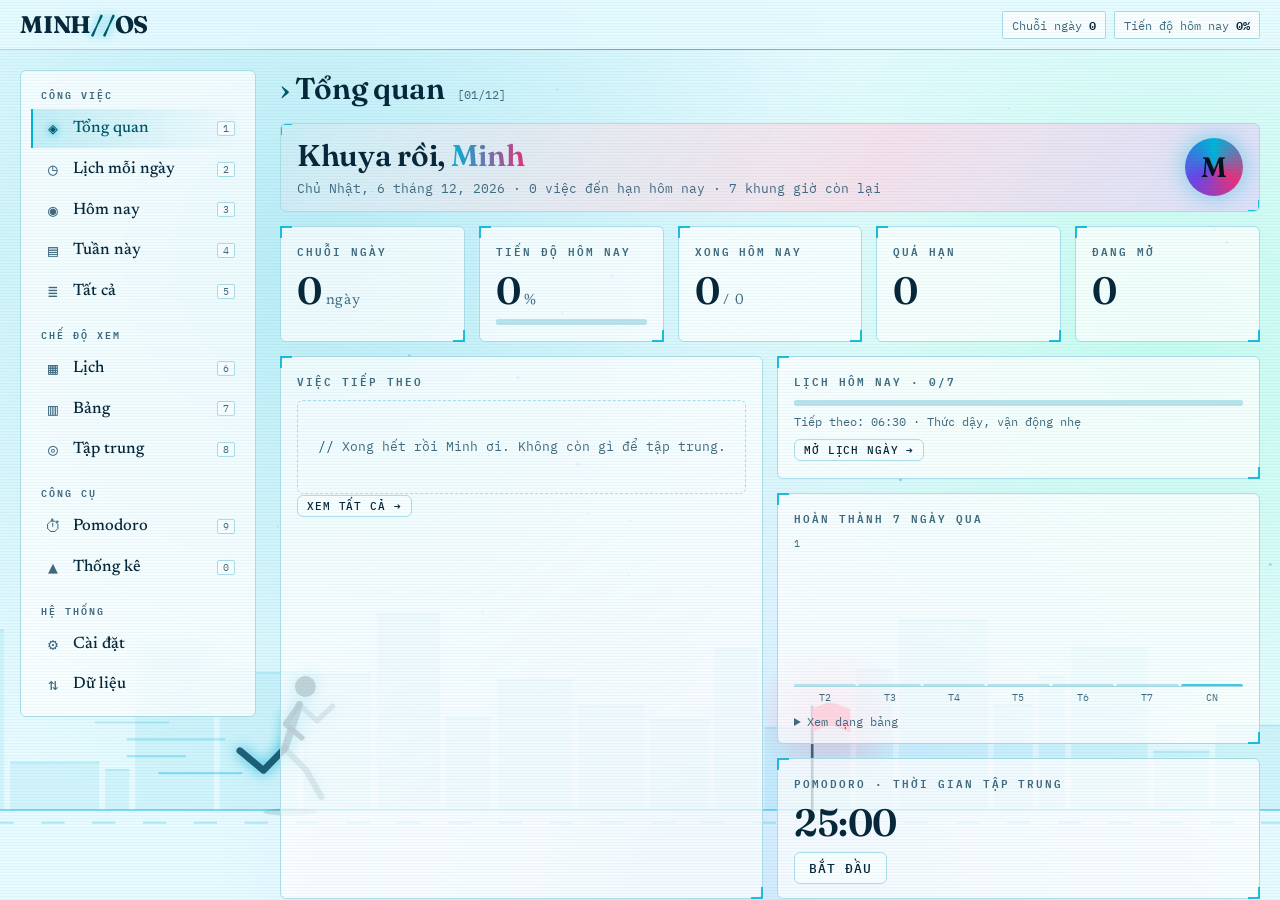
==== commit 99f1a342: "Focus music, serif fonts, separate menu scroll, runner background - Pomodoro focus music: embedded Y" ====
--- a/static/index.html
+++ b/static/index.html
@@ -15,7 +15,7 @@
 <title>MINH//OS</title>
 <link rel="preconnect" href="https://fonts.googleapis.com">
 <link rel="preconnect" href="https://fonts.gstatic.com" crossorigin>
-<link rel="stylesheet" href="https://fonts.googleapis.com/css2?family=Orbitron:wght@600;800&family=Chakra+Petch:wght@500;600;700&family=JetBrains+Mono:wght@400;600&display=swap">
+<link rel="stylesheet" href="https://fonts.googleapis.com/css2?family=Fraunces:opsz,wght@9..144,500;9..144,600;9..144,700&family=Newsreader:ital,opsz,wght@0,6..72,400;0,6..72,500;0,6..72,600;1,6..72,400&family=IBM+Plex+Mono:wght@400;500;600&display=swap">
 <link rel="stylesheet" href="/static/style.css">
 </head>
 <body>
@@ -35,6 +35,11 @@
 </div>
 <div id="scrim"></div>
 <div id="toast" role="status"></div>
+<div id="dock" hidden aria-label="Music player">
+  <div id="dockVideo"><div id="ytHost"></div></div>
+  <div class="dock-bar"><span class="eq on"><i></i><i></i><i></i></span><span id="dockTitle"></span>
+    <button id="dockPlay" aria-label="Play / pause">▶</button><button id="dockNext" aria-label="Next">⏭</button><button id="dockMin" aria-label="Minimise video">▭</button><button id="dockClose" aria-label="Stop music">✕</button></div>
+</div>
 <div id="fx" aria-hidden="true"></div>
 <script src="/static/app.js"></script>
 </body>
--- a/static/style.css
+++ b/static/style.css
@@ -3,8 +3,8 @@
   --accent:#00e5ff;--accent-ink:var(--accent);--on-accent:#00121a;
   --hi:#ff3d9a;--med:#ffd24a;--lo:#3dffb0;--vio:#a98bff;--r:6px;
   --glow:0 0 0 1px color-mix(in srgb,var(--accent) 55%,transparent),0 0 24px color-mix(in srgb,var(--accent) 35%,transparent);
-  --mono:"JetBrains Mono",ui-monospace,Consolas,monospace;--disp:"Orbitron","Chakra Petch",system-ui,sans-serif;
-  --sans:"Chakra Petch","Segoe UI",system-ui,sans-serif;--ease:cubic-bezier(.2,.8,.2,1);
+  --mono:"IBM Plex Mono",ui-monospace,Consolas,monospace;--disp:"Fraunces",Georgia,serif;
+  --sans:"Newsreader",Georgia,"Times New Roman",serif;--ease:cubic-bezier(.2,.8,.2,1);
   color-scheme:dark;
 }
 /* light = "Aqua Daylight": pale water blue, frosted glass panels */
@@ -16,7 +16,7 @@
 }
 *{box-sizing:border-box}
 html{background:var(--bg)}
-body{margin:0;min-height:100vh;color:var(--ink);font:500 16px/1.5 var(--sans);letter-spacing:.005em;background:transparent}
+body{margin:0;min-height:100vh;color:var(--ink);font:400 17px/1.5 var(--sans);letter-spacing:0;background:transparent}
 #bg{position:fixed;inset:0;width:100vw;height:100vh;z-index:-1;display:block;pointer-events:none}
 body.fx::after{content:"";position:fixed;inset:0;pointer-events:none;z-index:50;
   background:repeating-linear-gradient(0deg,rgba(0,0,0,.09) 0 1px,transparent 1px 3px);mix-blend-mode:multiply}
@@ -28,7 +28,7 @@
 .top{position:sticky;top:0;z-index:30;display:flex;align-items:center;gap:14px;padding:calc(10px + env(safe-area-inset-top)) max(20px,env(safe-area-inset-right)) 10px max(20px,env(safe-area-inset-left));
   background:color-mix(in srgb,var(--bg) 82%,transparent);backdrop-filter:blur(8px);border-bottom:1px solid var(--line)}
 .top::after{content:"";position:absolute;left:0;right:0;bottom:-1px;height:1px;background:linear-gradient(90deg,transparent,var(--accent),transparent);opacity:.7}
-.logo{font:800 18px var(--disp);letter-spacing:.18em;color:var(--ink);text-decoration:none;transition:text-shadow .3s}
+.logo{font:700 24px var(--disp);letter-spacing:-.01em;color:var(--ink);text-decoration:none;transition:text-shadow .3s}
 .logo:hover{text-shadow:0 0 14px var(--accent)}
 .logo span{color:var(--accent-ink);text-shadow:0 0 10px var(--accent);display:inline-block;animation:flick 4s infinite}
 #hud{margin-left:auto;display:flex;gap:8px;font:12px var(--mono);flex-wrap:wrap;justify-content:flex-end}
@@ -41,8 +41,8 @@
 .app{display:grid;grid-template-columns:236px minmax(0,1fr);gap:24px;max-width:1280px;margin:0 auto;padding:20px}
 main{min-width:0}
 .head{display:flex;align-items:baseline;gap:12px;margin:2px 0 16px;flex-wrap:wrap}
-.head h2{margin:0;font:700 24px var(--sans);letter-spacing:.1em;text-transform:uppercase;text-shadow:0 0 18px color-mix(in srgb,var(--accent) 45%,transparent)}
-.head h2::before{content:"> ";color:var(--accent-ink)}
+.head h2{margin:0;font:600 30px/1.15 var(--disp);letter-spacing:-.01em}
+.head h2::before{content:"› ";color:var(--accent-ink)}
 #crumb{font:12px var(--mono);color:var(--mute)}
 
 /* ---- menu ---- */
@@ -51,7 +51,7 @@
 nav .grp{font:600 10px var(--mono);letter-spacing:.2em;text-transform:uppercase;color:var(--mute);padding:12px 10px 4px}
 nav .grp:first-child{padding-top:2px}
 nav button{all:unset;box-sizing:border-box;position:relative;display:flex;align-items:center;gap:10px;padding:7px 10px;cursor:pointer;transition:background .2s,padding .2s var(--ease),color .2s;
-  border-left:2px solid transparent;color:var(--ink);font-weight:600;font-size:15px;letter-spacing:.04em;border-radius:0 var(--r) var(--r) 0}
+  border-left:2px solid transparent;color:var(--ink);font-weight:500;font-size:16.5px;letter-spacing:0;border-radius:0 var(--r) var(--r) 0}
 nav button .ic{width:20px;text-align:center;font-family:var(--mono);color:var(--mute)}
 nav button kbd{margin-left:auto;font:10px var(--mono);color:var(--mute);border:1px solid var(--line);padding:0 5px;border-radius:2px}
 nav button .n{font:11px var(--mono);color:var(--accent-ink)}
@@ -68,14 +68,14 @@
 input:focus,select:focus,textarea:focus{border-color:var(--accent);box-shadow:var(--glow);outline:none}
 input[type=date]{font-family:var(--mono);font-size:13px}
 input[type=color]{padding:2px;width:44px;height:34px;cursor:pointer}
-.btn{font:600 14px var(--sans);letter-spacing:.08em;text-transform:uppercase;border:1px solid var(--line);background:var(--panel2);
+.btn{font:500 12.5px var(--mono);letter-spacing:.08em;text-transform:uppercase;border:1px solid var(--line);background:var(--panel2);
   color:var(--ink);padding:7px 14px;border-radius:var(--r);cursor:pointer;transition:border-color .15s,box-shadow .2s,transform .15s var(--ease)}
 .btn:hover{border-color:var(--accent);box-shadow:var(--glow);transform:translateY(-1px)}
 .btn:active{transform:translateY(1px) scale(.97)}
 .btn.primary{background:linear-gradient(110deg,var(--accent) 40%,color-mix(in srgb,var(--accent) 45%,#fff) 50%,var(--accent) 60%) 100% 0/250% 100%;border-color:var(--accent);color:var(--on-accent);
   clip-path:polygon(8px 0,100% 0,100% calc(100% - 8px),calc(100% - 8px) 100%,0 100%,0 8px)}
 .btn.danger{color:var(--hi);border-color:color-mix(in srgb,var(--hi) 50%,var(--line))}
-.btn.sm{padding:3px 9px;font-size:12px}
+.btn.sm{padding:3px 9px;font-size:11px}
 .row{display:flex;align-items:center;gap:10px}
 .wrap{flex-wrap:wrap}
 .btn.primary:hover{animation:shimmer .9s linear}
@@ -97,8 +97,8 @@
 .tiles{grid-template-columns:repeat(auto-fit,minmax(160px,1fr))}
 .two{grid-template-columns:repeat(auto-fit,minmax(300px,1fr))}
 .stack>*+*{margin-top:14px}
-.big-num{font:700 36px/1.1 var(--sans);letter-spacing:.02em;font-variant-numeric:tabular-nums}
-.big-num small{font:500 14px var(--sans);color:var(--mute);margin-left:4px;letter-spacing:.05em}
+.big-num{font:600 38px/1.1 var(--disp);letter-spacing:-.01em;font-variant-numeric:tabular-nums}
+.big-num small{font:400 15px var(--sans);color:var(--mute);margin-left:4px;letter-spacing:.05em}
 .big-num.crit{color:var(--hi)}
 .bar{height:6px;background:color-mix(in srgb,var(--line) 80%,transparent);overflow:hidden;margin:8px 0 2px;border-radius:2px}
 .bar i{display:block;height:100%;background:linear-gradient(90deg,var(--accent),color-mix(in srgb,var(--accent) 40%,var(--hi)));box-shadow:0 0 12px var(--accent);transition:width .6s var(--ease)}
@@ -119,7 +119,7 @@
 :is(.task,.blk) input[type=checkbox]:checked::after{content:"✓";color:var(--on-accent);font:700 13px var(--mono)}
 .just input[type=checkbox]:checked{animation:pop .45s var(--ease)}
 .task.completing input[type=checkbox]{background:var(--accent)}
-.ttl{flex:1;cursor:pointer;font-weight:600;font-size:16px}
+.ttl{flex:1;cursor:pointer;font-weight:500;font-size:17px}
 .meta{font:12px var(--mono);color:var(--mute);display:flex;gap:12px;flex-wrap:wrap;margin-top:2px}
 .meta .p-high{color:var(--hi)}.meta .p-med{color:var(--med)}.meta .p-low{color:var(--lo)}
 .over{color:var(--hi);font-weight:600}
@@ -145,14 +145,14 @@
 .cal .d span{display:block;white-space:nowrap;overflow:hidden;text-overflow:ellipsis;color:var(--accent-ink)}
 .cal .d span.ok{color:var(--mute);text-decoration:line-through}
 .cal .h{font:11px var(--mono);color:var(--mute);text-align:center;text-transform:uppercase}
-.cal-head strong{flex:1;text-align:center;font:700 16px var(--sans);letter-spacing:.12em;text-transform:uppercase}
+.cal-head strong{flex:1;text-align:center;font:600 20px var(--disp);letter-spacing:0}
 
 /* ---- focus & pomodoro ---- */
 .focus{text-align:center;padding:56px 16px}
-.focus .big{font:700 32px/1.25 var(--sans);letter-spacing:.04em;margin:14px 0 28px}
+.focus .big{font:600 34px/1.25 var(--disp);letter-spacing:-.01em;margin:14px 0 28px}
 .focus .ring{display:inline-block;padding:4px 12px;border:1px solid var(--line);font:12px var(--mono);color:var(--mute)}
 .pomo-face{text-align:center;padding:30px 10px}
-.pomo-time{font:800 clamp(56px,14vw,108px)/1 var(--disp);letter-spacing:.06em;font-variant-numeric:tabular-nums;color:var(--accent-ink);text-shadow:0 0 24px color-mix(in srgb,var(--accent) 60%,transparent)}
+.pomo-time{font:600 clamp(56px,14vw,112px)/1 var(--disp);letter-spacing:-.01em;font-variant-numeric:tabular-nums;color:var(--accent-ink);text-shadow:0 0 24px color-mix(in srgb,var(--accent) 60%,transparent)}
 .pomo-mode{font:600 12px var(--mono);letter-spacing:.3em;text-transform:uppercase;color:var(--mute);margin-bottom:12px}
 .pomo-face .bar{max-width:420px;margin:18px auto}
 .pomo-face .row{justify-content:center;margin-top:14px}
@@ -182,9 +182,9 @@
 
 /* ---- settings ---- */
 .set{display:grid;grid-template-columns:minmax(140px,200px) 1fr;gap:14px 18px;align-items:center}
-.set>label{color:var(--mute);font-weight:600;letter-spacing:.05em}
+.set>label{color:var(--mute);font-weight:500}
 .seg{display:inline-flex;justify-self:start;border:1px solid var(--line);border-radius:var(--r);overflow:hidden}
-.seg button{all:unset;padding:6px 14px;cursor:pointer;font-weight:600;letter-spacing:.06em;text-transform:uppercase;font-size:13px;transition:background .2s,color .2s}
+.seg button{all:unset;padding:6px 14px;cursor:pointer;font:500 12px var(--mono);letter-spacing:.08em;text-transform:uppercase;transition:background .2s,color .2s}
 .seg button:not(.on):hover{background:color-mix(in srgb,var(--accent) 14%,transparent)}
 .seg button.on{background:var(--accent);color:var(--on-accent)}
 .seg button:focus-visible{outline:2px solid var(--accent);outline-offset:-2px}
@@ -201,10 +201,10 @@
 /* ---- dashboard hero ---- */
 .hero{display:flex;align-items:center;justify-content:space-between;gap:16px;overflow:hidden;
   background:linear-gradient(120deg,color-mix(in srgb,var(--accent) 18%,transparent),color-mix(in srgb,var(--hi) 14%,transparent) 60%,color-mix(in srgb,var(--vio) 16%,transparent)),var(--panel)}
-.hello{font:700 26px/1.2 var(--sans);letter-spacing:.02em}
+.hello{font:600 30px/1.2 var(--disp);letter-spacing:-.01em}
 .hello span{background:linear-gradient(90deg,var(--accent),var(--hi),var(--vio),var(--accent)) 0 0/300% 100%;-webkit-background-clip:text;background-clip:text;color:transparent;animation:hue 6s linear infinite}
 .hero .meta{margin-top:6px;font-size:13px}
-.avatar{flex:none;width:58px;height:58px;border-radius:50%;display:grid;place-items:center;font:700 26px var(--sans);color:var(--on-accent);
+.avatar{flex:none;width:58px;height:58px;border-radius:50%;display:grid;place-items:center;font:600 28px var(--disp);color:var(--on-accent);
   background:conic-gradient(from var(--a,0deg),var(--accent),var(--hi),var(--vio),var(--accent));animation:spin 6s linear infinite;box-shadow:0 0 24px color-mix(in srgb,var(--accent) 50%,transparent)}
 .mini-sched{flex-direction:column;gap:4px;margin-top:8px}
 .live-dot{display:inline-block;width:8px;height:8px;border-radius:50%;background:var(--lo);margin-right:6px;vertical-align:middle;box-shadow:0 0 0 0 var(--lo);animation:ping 1.6s infinite}
@@ -237,7 +237,7 @@
 .sched-sum{display:flex;align-items:center;gap:16px}
 .ring-p{--p:0;flex:none;width:84px;height:84px;border-radius:50%;display:grid;place-items:center;
   background:radial-gradient(closest-side,var(--panel2) 76%,transparent 78% 100%),conic-gradient(var(--accent) calc(var(--p) * 1%),color-mix(in srgb,var(--line) 80%,transparent) 0)}
-.ring-p b{font:700 19px var(--sans)}
+.ring-p b{font:600 20px var(--disp)}
 main.enter .ring-p{animation:ring-in 1s var(--ease) backwards}
 .sched-add{display:grid;gap:8px}
 .sched-add h3{margin-bottom:2px}
@@ -245,6 +245,47 @@
 .sched-add .g>*{flex:1 1 110px}
 .sched-add label{display:grid;gap:3px;font:11px var(--mono);color:var(--mute);text-transform:uppercase;letter-spacing:.1em}
 input[type=time]{font-family:var(--mono);font-size:13px}
+
+/* ---- desktop: menu and content scroll separately ---- */
+@media(min-width:901px){
+  body{height:100vh;height:100dvh;display:flex;flex-direction:column;overflow:hidden}
+  .top{flex:none}
+  .app{flex:1;min-height:0;width:100%;grid-template-rows:minmax(0,1fr);padding-bottom:0}
+  nav{position:static;max-height:calc(100% - 20px);overflow-y:auto;overscroll-behavior:contain}
+  main{min-height:0;overflow-y:auto;overscroll-behavior:contain;padding:6px 10px 40px 6px;margin:-6px -10px 0 -6px;scroll-behavior:smooth}
+  .sched .side{top:0}
+}
+nav,main{scrollbar-width:thin;scrollbar-color:color-mix(in srgb,var(--accent) 45%,transparent) transparent}
+nav::-webkit-scrollbar,main::-webkit-scrollbar{width:8px}
+nav::-webkit-scrollbar-thumb,main::-webkit-scrollbar-thumb{background:color-mix(in srgb,var(--accent) 40%,transparent);border-radius:8px}
+nav::-webkit-scrollbar-track,main::-webkit-scrollbar-track{background:transparent}
+
+/* ---- focus music ---- */
+.tracks{display:grid;grid-template-columns:repeat(auto-fill,minmax(250px,1fr));gap:8px}
+.trk{display:flex;align-items:center;border:1px solid var(--line);border-radius:var(--r);background:var(--panel2);transition:border-color .2s,box-shadow .2s,transform .2s var(--ease)}
+.trk:hover{border-color:var(--accent);transform:translateY(-1px)}
+.trk.on{border-color:var(--accent);box-shadow:var(--glow)}
+.trk .pick{all:unset;flex:1;display:flex;align-items:center;gap:10px;padding:9px 12px;cursor:pointer;font-size:15px;min-width:0}
+.trk .pick:focus-visible{outline:2px solid var(--accent);outline-offset:-2px}
+.trk a,.trk .rm{all:unset;cursor:pointer;padding:9px 10px;color:var(--mute);font:13px var(--mono)}
+.trk a:hover,.trk .rm:hover{color:var(--accent-ink)}
+.eq{display:inline-flex;align-items:flex-end;gap:2px;width:14px;height:12px;flex:none}
+.eq i{flex:1;background:var(--mute);height:30%;border-radius:1px}
+.trk.on .eq i,.eq.on i{background:var(--accent);animation:eq 1s ease-in-out infinite}
+.eq i:nth-child(2){animation-delay:-.4s!important}.eq i:nth-child(3){animation-delay:-.7s!important}
+@keyframes eq{0%,100%{height:25%}50%{height:100%}}
+input[type=range]{accent-color:var(--accent);width:140px;padding:0;border:0;background:none}
+#dock{position:fixed;right:max(16px,env(safe-area-inset-right));bottom:calc(16px + env(safe-area-inset-bottom));z-index:55;width:300px;
+  background:var(--panel2);border:1px solid var(--accent);border-radius:10px;box-shadow:var(--glow),0 12px 30px rgba(0,40,60,.25);overflow:hidden;animation:rise .35s var(--ease)}
+#dock[hidden]{display:none}
+#dockVideo{aspect-ratio:16/9;background:#000}
+#dockVideo iframe,#ytHost{width:100%;height:100%;display:block;border:0}
+#dock.min #dockVideo{height:0;aspect-ratio:auto}
+.dock-bar{display:flex;align-items:center;gap:6px;padding:6px 8px 6px 12px}
+#dockTitle{flex:1;min-width:0;font-size:14px;white-space:nowrap;overflow:hidden;text-overflow:ellipsis}
+.dock-bar button{all:unset;cursor:pointer;width:28px;height:28px;display:grid;place-items:center;border-radius:6px;font:13px var(--mono);color:var(--ink)}
+.dock-bar button:hover{background:color-mix(in srgb,var(--accent) 18%,transparent)}
+@media(max-width:600px){#dock{left:max(12px,env(safe-area-inset-left));right:max(12px,env(safe-area-inset-right));width:auto}}
 
 /* ---- motion ---- */
 @property --p{syntax:"<number>";inherits:false;initial-value:0}
